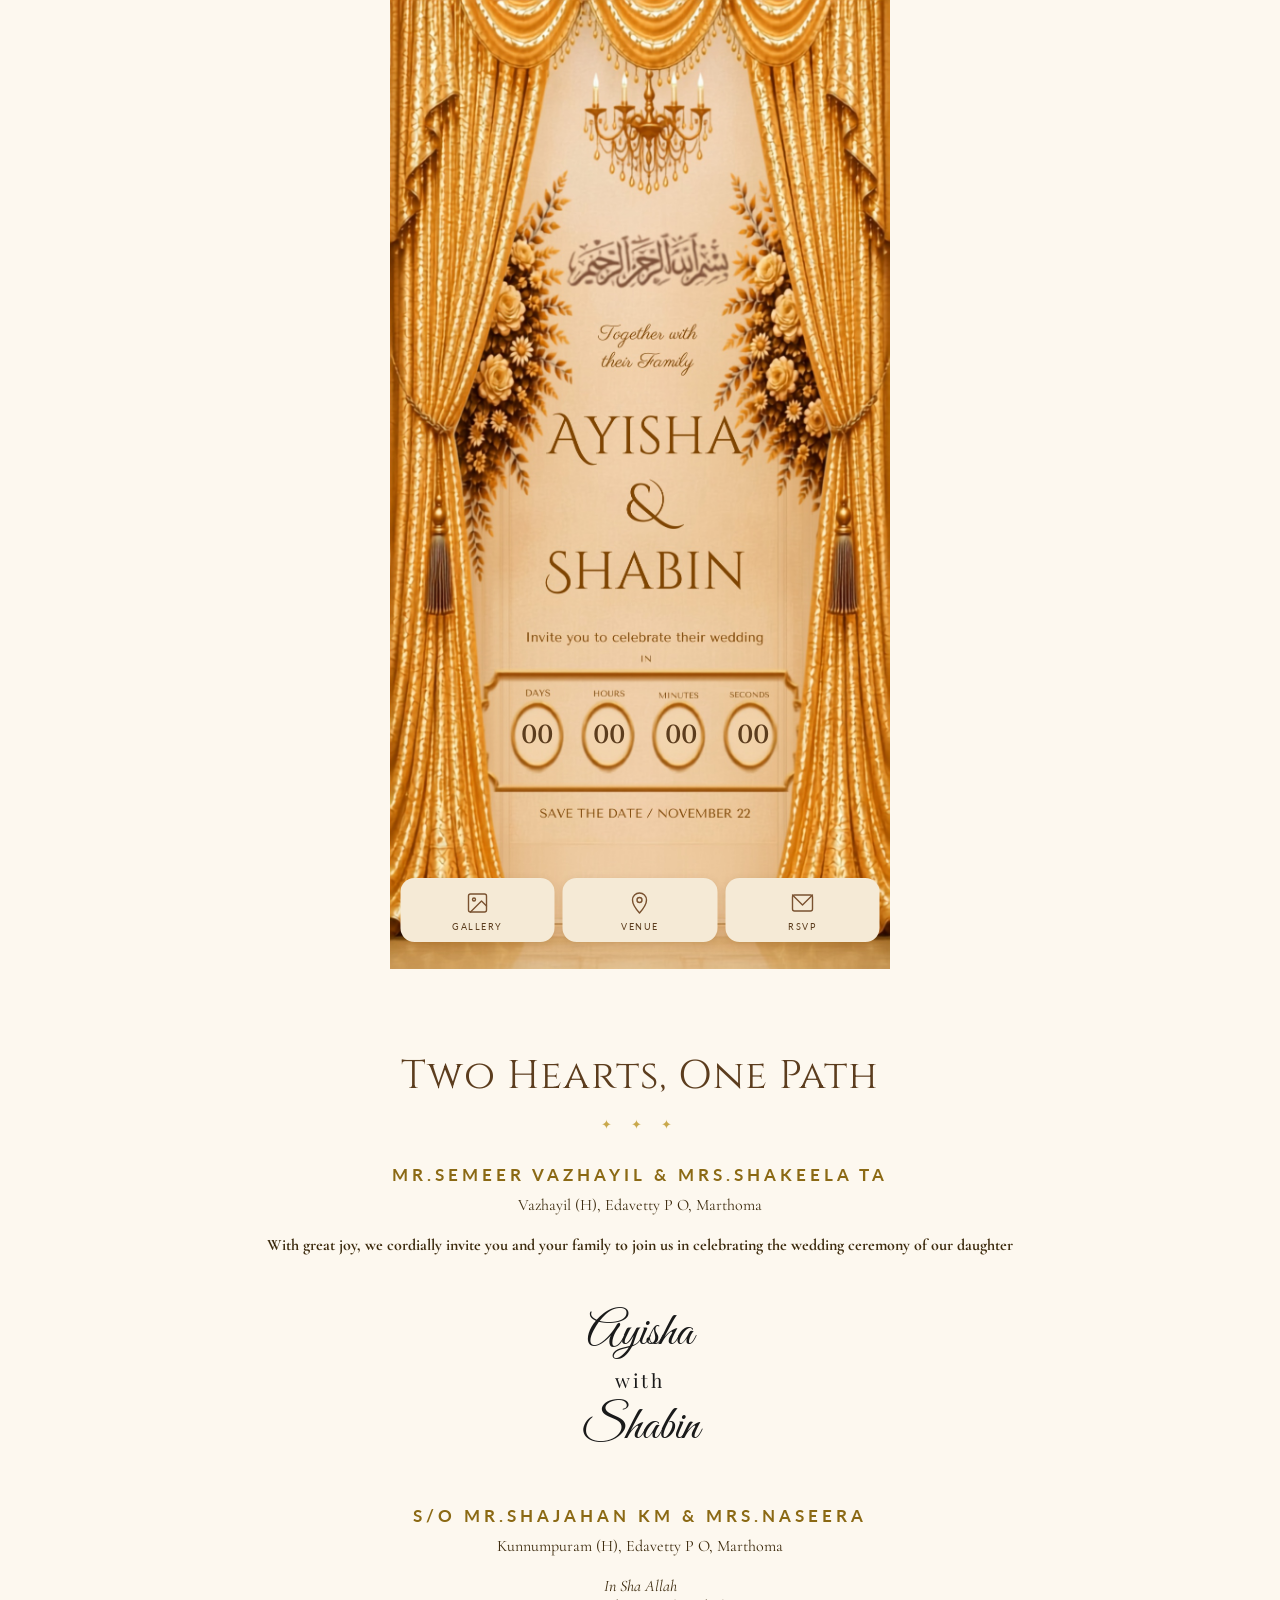
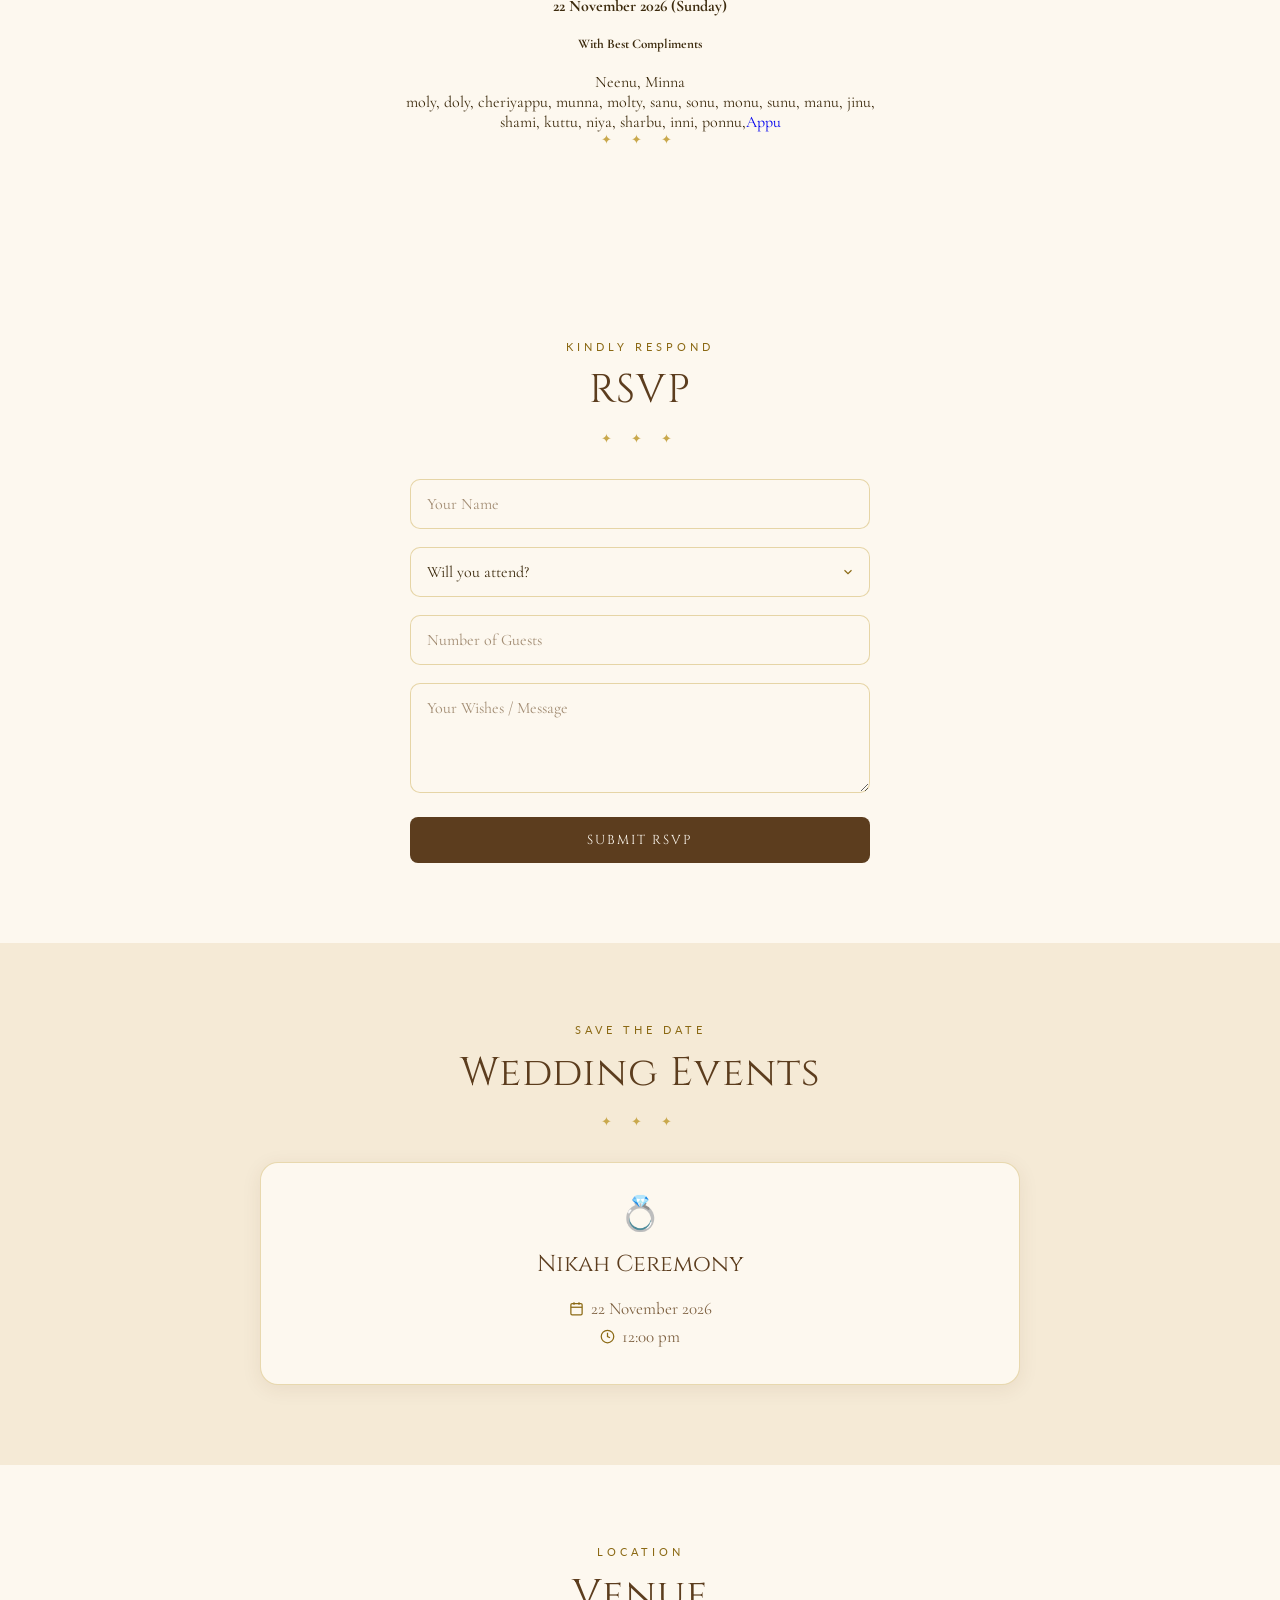
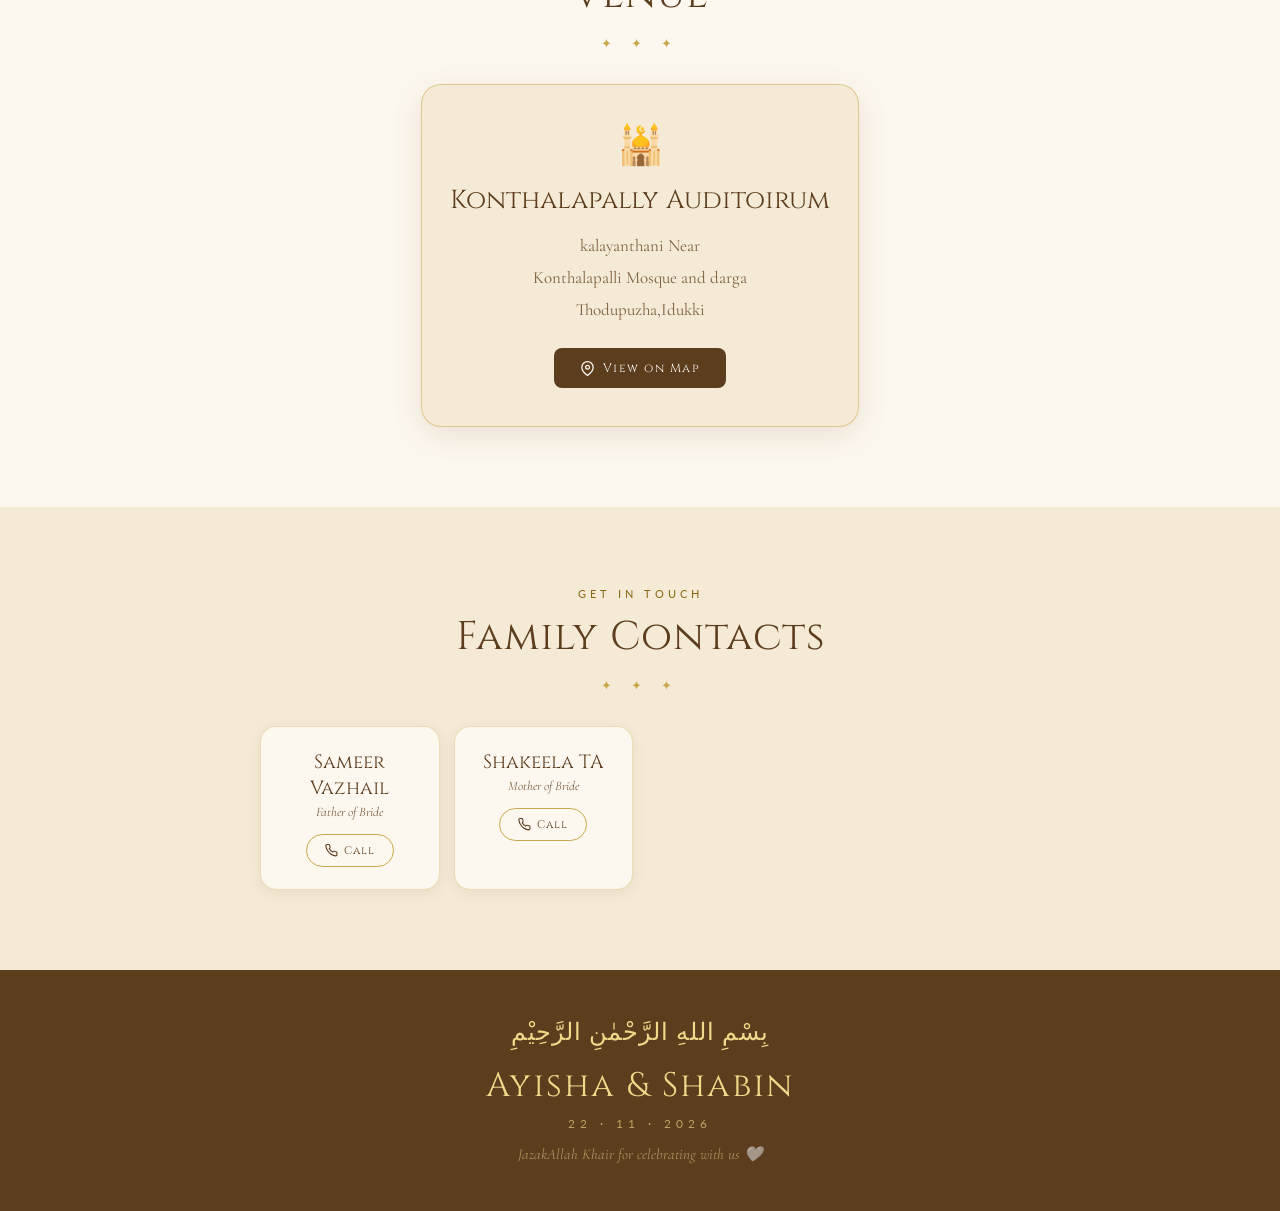
==== index.html @ d2913061 "Add files via upload" ====
<!DOCTYPE html>
<html lang="en">
<head>
<meta charset="UTF-8">
<meta name="viewport" content="width=device-width, initial-scale=1.0">
<title>Ayisha & Shabin — Wedding Invitation</title>
<link href="https://fonts.googleapis.com/css2?family=Cormorant+Garamond:ital,wght@0,300;0,400;0,600;1,300;1,400&family=Cinzel:wght@400;600&family=Lato:wght@300;400&family=Great+Vibes&family=Playfair+Display&display=swap" rel="stylesheet">
<link rel="stylesheet" href="style.css">
</head>
<body>

<!-- ══════════════════ MAIN CONTENT ══════════════════ -->
<div id="main-content">

  <!-- HERO -->
  <section id="hero">
    <div class="invitation-wrap">
      <img src="wedding_invitation_1170x2532.jpg" class="invite-img" alt="Ayisha & Shabin Wedding Invitation">
      <div class="countdown-overlay">
        <div class="cd-block"><span id="days">00</span></div>
        <div class="cd-block"><span id="hours">00</span></div>
        <div class="cd-block"><span id="minutes">00</span></div>
        <div class="cd-block"><span id="seconds">00</span></div>
      </div>

      <!-- ACTION BUTTONS -->
      <div class="action-row">

        <a href="https://noufalrasak.github.io/GLARRY-/" class="action-btn">
          <div class="action-icon">
            <svg viewBox="0 0 24 24" fill="none" stroke="currentColor" stroke-width="1.4" stroke-linecap="round" stroke-linejoin="round">
              <rect x="3" y="3" width="18" height="18" rx="2"/>
              <circle cx="8.5" cy="8.5" r="1.5"/>
              <polyline points="21,15 16,10 5,21"/>
            </svg>
          </div>
          <span class="action-label">Gallery</span>
        </a>

        <a href="#venue" class="action-btn">
          <div class="action-icon">
            <svg viewBox="0 0 24 24" fill="none" stroke="currentColor" stroke-width="1.4" stroke-linecap="round" stroke-linejoin="round">
              <path d="M12 2C8.13 2 5 5.13 5 9c0 5.25 7 13 7 13s7-7.75 7-13c0-3.87-3.13-7-7-7z"/>
              <circle cx="12" cy="9" r="2.5"/>
            </svg>
          </div>
          <span class="action-label">Venue</span>
        </a>

        <a href="#RSVP" class="action-btn">
          <div class="action-icon">
            <svg viewBox="0 0 24 24" fill="none" stroke="currentColor" stroke-width="1.4" stroke-linecap="round" stroke-linejoin="round">
              <rect x="2" y="4" width="20" height="16" rx="2"/>
              <polyline points="2,4 12,14 22,4"/>
            </svg>
          </div>
          <span class="action-label">RSVP</span>
        </a>

      </div>
    </div>
  </section>

  <!-- OUR STORY -->
  <section id="story" class="section">
    <div class="section-inner">
      <h2 class="sec-title reveal">Two Hearts, One Path</h2>
      <div class="ornament reveal">✦ ✦ ✦</div>
      <p class="story-text reveal">
        <div class="eyebrow reveal"><H2>Mr.Semeer Vazhayil & Mrs.Shakeela TA</H2></div>
        Vazhayil (H), Edavetty P O, Marthoma <br><BR>
        
       <H4> With great joy, we cordially invite you and your family to join us
          in celebrating the wedding ceremony of our daughter</H4>

          <div class="wedding-names">
            <br><br>
            <div class="name">Ayisha</div>
            <div class="with-text">with</div>
            <div class="name">Shabin</div>
            <br><br>
          </div>

        <div class="eyebrow reveal"><H2>S/o Mr.Shajahan Km & Mrs.Naseera</H2></div>
        Kunnumpuram (H),  Edavetty P O, Marthoma <br><BR>
        
          <em>In Sha Allah</em>
        
        <H4>22 November 2026 (Sunday)</H4>
        <BR>
          <H5>With Best Compliments</H5><BR>
            Neenu, Minna<BR> 
            moly, doly, cheriyappu, munna, molty, sanu, sonu, monu, sunu, manu, jinu,<BR>
            shami, kuttu, niya, sharbu, inni, ponnu,<a href="https://www.instagram.com/_noufalrasak?igsh=bWxsMG80cDNtejJp&utm_source=qr" class="my-name">Appu</a>
        <BR>
      <div class="ornament reveal">✦ ✦ ✦</div>
    </div>
  </section>

  <!-- RSVP -->
  <section id="RSVP" class="section">
    <div class="section-inner">
      <div class="eyebrow reveal">Kindly Respond</div>
      <h2 class="sec-title reveal">RSVP</h2>
      <div class="ornament reveal">✦ ✦ ✦</div>

      <form id="rsvpForm" class="rsvp-form reveal">

        <div class="rsvp-field">
          <input type="text" id="name" placeholder="Your Name" required>
        </div>

        <div class="rsvp-field">
          <select id="attendance" required>
            <option value="">Will you attend?</option>
            <option value="Yes">Yes, I'll be there</option>
            <option value="No">Sorry, can't make it</option>
          </select>
        </div>

        <div class="rsvp-field">
          <input type="number" id="guests" placeholder="Number of Guests" min="0">
        </div>

        <div class="rsvp-field">
          <textarea id="message" placeholder="Your Wishes / Message" rows="4"></textarea>
        </div>

        <button type="submit" class="rsvp-submit">Submit RSVP</button>

      </form>
    </div>
  </section>

  <!-- EVENT SCHEDULE -->
  <section id="events" class="section section-alt">
    <div class="section-inner">
      <div class="eyebrow reveal">Save the Date</div>
      <h2 class="sec-title reveal">Wedding Events</h2>
      <div class="ornament reveal">✦ ✦ ✦</div>
      <div class="events-grid">
        <div class="event-card reveal">
          <div class="event-icon">💍</div>
          <h3>Nikah Ceremony</h3>
          <div class="event-detail">
            <svg width="15" height="15" viewBox="0 0 24 24" fill="none" stroke="currentColor" stroke-width="2">
              <rect x="3" y="4" width="18" height="18" rx="2"/>
              <line x1="16" y1="2" x2="16" y2="6"/>
              <line x1="8"  y1="2" x2="8"  y2="6"/>
              <line x1="3"  y1="10" x2="21" y2="10"/>
            </svg>
            22 November 2026
          </div>
          <div class="event-detail">
            <svg width="15" height="15" viewBox="0 0 24 24" fill="none" stroke="currentColor" stroke-width="2">
              <circle cx="12" cy="12" r="10"/>
              <polyline points="12 6 12 12 16 14"/>
            </svg>
            12:00 pm
          </div>
        </div>
      </div>
    </div>
  </section>

  <!-- VENUE -->
  <section id="venue" class="section">
    <div class="section-inner">
      <div class="eyebrow reveal">Location</div>
      <h2 class="sec-title reveal">Venue</h2>
      <div class="ornament reveal">✦ ✦ ✦</div>
      <div class="venue-card reveal">
        <div class="venue-icon">🕌</div>
        <h3 class="venue-name">Konthalapally Auditoirum</h3>
        <p class="venue-address">kalayanthani Near<br>Konthalapalli Mosque and darga<br>Thodupuzha,Idukki</p>
        <a href="https://maps.app.goo.gl/k5tnFtj8jiW1MxmHA?g_st=ic" target="_blank" rel="noopener" class="map-btn">
          <svg width="15" height="15" viewBox="0 0 24 24" fill="none" stroke="currentColor" stroke-width="2">
            <path d="M21 10c0 7-9 13-9 13s-9-6-9-13a9 9 0 0 1 18 0z"/>
            <circle cx="12" cy="10" r="3"/>
          </svg>
          View on Map
        </a>
      </div>
    </div>
  </section>

  <!-- FAMILY CONTACTS -->
  <section id="contacts" class="section section-alt">
    <div class="section-inner">
      <div class="eyebrow reveal">Get in Touch</div>
      <h2 class="sec-title reveal">Family Contacts</h2>
      <div class="ornament reveal">✦ ✦ ✦</div>
      <div class="contacts-grid">
        <div class="contact-card reveal">
          <div class="contact-name">Sameer Vazhail</div>
          <div class="contact-role">Father of Bride</div>
          <a href="tel:+919961743230" class="contact-call">
            <svg width="13" height="13" viewBox="0 0 24 24" fill="none" stroke="currentColor" stroke-width="2">
              <path d="M22 16.92v3a2 2 0 0 1-2.18 2 19.79 19.79 0 0 1-8.63-3.07A19.5 19.5 0 0 1 4.69 12 19.79 19.79 0 0 1 1.61 3.41 2 2 0 0 1 3.59 1h3a2 2 0 0 1 2 1.72c.127.96.361 1.903.7 2.81a2 2 0 0 1-.45 2.11L7.91 8.56a16 16 0 0 0 6.29 6.29l.92-.92a2 2 0 0 1 2.11-.45c.907.339 1.85.573 2.81.7A2 2 0 0 1 22 16.92z"/>
            </svg>
            Call
          </a>
        </div>
        <div class="contact-card reveal">
          <div class="contact-name">Shakeela TA</div>
          <div class="contact-role">Mother of Bride</div>
          <a href="tel:+919061145278" class="contact-call">
            <svg width="13" height="13" viewBox="0 0 24 24" fill="none" stroke="currentColor" stroke-width="2">
              <path d="M22 16.92v3a2 2 0 0 1-2.18 2 19.79 19.79 0 0 1-8.63-3.07A19.5 19.5 0 0 1 4.69 12 19.79 19.79 0 0 1 1.61 3.41 2 2 0 0 1 3.59 1h3a2 2 0 0 1 2 1.72c.127.96.361 1.903.7 2.81a2 2 0 0 1-.45 2.11L7.91 8.56a16 16 0 0 0 6.29 6.29l.92-.92a2 2 0 0 1 2.11-.45c.907.339 1.85.573 2.81.7A2 2 0 0 1 22 16.92z"/>
            </svg>
            Call
          </a>
        </div>
      </div>
    </div>
  </section>

  <!-- FOOTER -->
  <footer class="site-footer">
    <div class="footer-bismillah">بِسْمِ اللهِ الرَّحْمٰنِ الرَّحِيْمِ</div>
    <p class="footer-names">Ayisha &amp; Shabin</p>
    <p class="footer-date">22 · 11 · 2026</p>
    <p class="footer-dua">JazakAllah Khair for celebrating with us 🤍</p>
  </footer>

</div><!-- /main-content -->

<script>
/* ── INIT ── */
window.addEventListener('load', () => {
  startCountdown();
  initReveal();
});

/* ── COUNTDOWN ── */
function startCountdown() {
  const target = new Date('2026-11-22T09:00:00');
  function tick() {
    const diff = target - new Date();
    if (diff <= 0) {
      ['days','hours','minutes','seconds'].forEach(id => document.getElementById(id).textContent = '00');
      return;
    }
    document.getElementById('days').textContent    = String(Math.floor(diff / 86400000)).padStart(2,'0');
    document.getElementById('hours').textContent   = String(Math.floor(diff % 86400000 / 3600000)).padStart(2,'0');
    document.getElementById('minutes').textContent = String(Math.floor(diff % 3600000 / 60000)).padStart(2,'0');
    document.getElementById('seconds').textContent = String(Math.floor(diff % 60000 / 1000)).padStart(2,'0');
  }
  tick();
  setInterval(tick, 1000);
}

/* ── SCROLL REVEAL ── */
function initReveal() {
  const els = document.querySelectorAll('.reveal');
  const obs = new IntersectionObserver(entries => {
    entries.forEach(e => {
      if (e.isIntersecting) { e.target.classList.add('visible'); obs.unobserve(e.target); }
    });
  }, { threshold: .12 });
  els.forEach((el, i) => { el.style.transitionDelay = (i % 4) * 70 + 'ms'; obs.observe(el); });
}
</script>

<script>
  document.getElementById("rsvpForm").addEventListener("submit", function(e) {
  
    e.preventDefault();
  
    const data = {
      Name: document.getElementById("name").value,
      Attendance: document.getElementById("attendance").value,
      Guests: document.getElementById("guests").value,
      Message: document.getElementById("message").value
    };
  
    fetch("https://script.google.com/macros/s/AKfycbwhU0ckuMvTb20TwBBcQeX-Z36H2l96LHCP2pDjFn-O2RuJ5tDS61U9KHpIK06jsH5q/exec", {
      method: "POST",
      mode: "no-cors",
      body: JSON.stringify(data)
    });
  
    alert("RSVP Submitted Successfully!");
    this.reset();
  
  });
  </script>

</body>
</html>
---- style.css ----
/* ═══════════════════════════════════════
   RESET & BASE
═══════════════════════════════════════ */
*, *::before, *::after { margin:0; padding:0; box-sizing:border-box; }
html { scroll-behavior:smooth; }

:root {
  --gold:        #c9a84c;
  --gold-dark:   #8b6914;
  --gold-light:  #f0d98a;
  --cream:       #fdf8ef;
  --parchment:   #f5ead6;
  --brown:       #5c3d1e;
  --brown-mid:   #7a5230;
  --text:        #3d2b0e;
  --text-muted:  #7d6040;
  --fd: 'Cinzel', Georgia, serif;
  --fb: 'Cormorant Garamond', Georgia, serif;
  --fs: 'Lato', Arial, sans-serif;
}

body {
  background: var(--cream);
  color: var(--text);
  font-family: var(--fb);
  overflow-x: hidden;
}

.hidden { display: none !important; }

/* ═══════════════════════════════════════
   HERO
═══════════════════════════════════════ */
#hero { width: 100%; background: var(--cream); }

.invitation-wrap {
  position: relative;
  width: 100%;
  max-width: 500px;
  margin: 0 auto;
}

.invite-img { width: 100%; height: auto; display: block; }

/* Countdown */
.countdown-overlay {
  position: absolute;
  top: 76%;
  left: 51%;
  transform: translate(-50%, -50%);
  display: flex;
  align-items: center;
  justify-content: space-around;
  width: 57.5%;
}
.cd-block {
  flex: 1;
  display: flex;
  flex-direction: column;
  align-items: center;
  justify-content: center;
}
.cd-block span {
  font-family: var(--fd);
  font-size: 23px;
  font-weight: 600;
  color: var(--brown);
  line-height: 1;
}
.cd-block label { display: none; }
.cd-sep         { display: none; }

/* ═══════════════════════════════════════
   ACTION BUTTONS
═══════════════════════════════════════ */
.action-row {
  position: absolute;
  bottom: 1.5%;
  left: 50%;
  transform: translateX(-50%);
  display: grid;
  grid-template-columns: repeat(3, 1fr);
  gap: 8px;
  width: 99%;
  padding: 10px 8px 12px;
  background: transparent;
}

.action-btn {
  display: flex;
  flex-direction: column;
  align-items: center;
  justify-content: center;
  gap: 6px;
  padding: 12px 8px 10px;
  background: var(--parchment);
  border: none;
  border-radius: 14px;
  text-decoration: none;
  color: var(--brown);
  cursor: pointer;
  box-shadow: 0 2px 8px rgba(90,50,5,0.12);
  transition: transform .2s, box-shadow .2s;
}
.action-btn:hover {
  transform: translateY(-2px);
  box-shadow: 0 6px 16px rgba(90,50,5,0.18);
}

.action-icon {
  width: 26px;
  height: 26px;
  display: flex;
  align-items: center;
  justify-content: center;
}
.action-icon svg {
  width: 24px;
  height: 24px;
  stroke: var(--brown-mid);
  fill: none;
  stroke-width: 1.4;
  stroke-linecap: round;
  stroke-linejoin: round;
}

.action-label {
  font-family: var(--fs);
  font-size: 8.5px;
  letter-spacing: 0.18em;
  text-transform: uppercase;
  color: var(--brown);
  font-weight: 400;
}

/* ═══════════════════════════════════════
   SECTIONS
═══════════════════════════════════════ */
.section { padding: 60px 20px; }
.section-alt { background: var(--parchment); }
.section-inner { max-width: 760px; margin: 0 auto; text-align: center; }

.eyebrow {
  font-family: var(--fs);
  font-size: 11px;
  letter-spacing: 4px;
  text-transform: uppercase;
  color: var(--gold-dark);
  margin-bottom: 10px;
}
.sec-title {
  font-family: var(--fd);
  font-size: clamp(24px, 5.5vw, 40px);
  font-weight: 400;
  color: var(--brown);
  letter-spacing: 1px;
  margin-bottom: 14px;
}
.ornament {
  color: var(--gold);
  font-size: 13px;
  letter-spacing: 8px;
  margin-bottom: 32px;
}

/* ═══════════════════════════════════════
   OUR STORY
═══════════════════════════════════════ */
.story-text {
  font-size: clamp(16px, 2.8vw, 19px);
  line-height: 2;
  color: var(--text-muted);
  max-width: 640px;
  margin: 0 auto;
  font-weight: 300;
}
.story-text em {
  font-style: italic;
  color: var(--brown-mid);
  font-weight: 400;
}

.wedding-names {
  text-align: center;
  line-height: 1.4;
}
.name {
  font-family: 'Great Vibes', cursive;
  font-size: 3em;
  color: #1a1a1a;
}
.with-text {
  font-family: 'Playfair Display', serif;
  font-size: 1.2em;
  letter-spacing: 0.15em;
  color: #1a1a1a;
}

.my-name {
  font-size: 1em;
  text-decoration: none;
  animation: colorshift 1.5s ease-in-out infinite alternate;
}

@keyframes colorshift {
  from {
    color: #000000;
  }
  to {
    color: #ffcd06;
  }
}

/* ═══════════════════════════════════════
   RSVP FORM
═══════════════════════════════════════ */
.rsvp-form {
  max-width: 460px;
  margin: 0 auto;
  display: flex;
  flex-direction: column;
  gap: 18px;
  text-align: left;
}

.rsvp-field {
  display: flex;
  flex-direction: column;
}

.rsvp-form input,
.rsvp-form select,
.rsvp-form textarea {
  width: 100%;
  padding: 14px 16px;
  background: var(--cream);
  border: 1.5px solid rgba(201,168,76,.45);
  border-radius: 10px;
  font-family: var(--fb);
  font-size: 16px;
  color: var(--text);
  outline: none;
  transition: border-color .25s, box-shadow .25s;
}

.rsvp-form select {
  appearance: none;
  -webkit-appearance: none;
  background-image: url("data:image/svg+xml;utf8,<svg xmlns='http://www.w3.org/2000/svg' width='14' height='14' viewBox='0 0 24 24' fill='none' stroke='%238b6914' stroke-width='2'><polyline points='6 9 12 15 18 9'/></svg>");
  background-repeat: no-repeat;
  background-position: right 14px center;
  cursor: pointer;
}

.rsvp-form textarea {
  resize: vertical;
  min-height: 90px;
  font-family: var(--fb);
}

.rsvp-form input::placeholder,
.rsvp-form textarea::placeholder {
  color: var(--text-muted);
  opacity: .7;
}

.rsvp-form input:focus,
.rsvp-form select:focus,
.rsvp-form textarea:focus {
  border-color: var(--gold);
  box-shadow: 0 0 0 3px rgba(201,168,76,.18);
}

.rsvp-submit {
  margin-top: 6px;
  padding: 14px 26px;
  background: var(--brown);
  color: var(--cream);
  border: none;
  border-radius: 8px;
  font-family: var(--fd);
  font-size: 13px;
  letter-spacing: 2px;
  text-transform: uppercase;
  cursor: pointer;
  transition: background .25s, transform .2s;
}
.rsvp-submit:hover {
  background: var(--brown-mid);
  transform: translateY(-2px);
}

/* ═══════════════════════════════════════
   EVENT SCHEDULE
═══════════════════════════════════════ */
.events-grid {
  display: grid;
  grid-template-columns: repeat(auto-fit, minmax(230px, 1fr));
  gap: 18px;
  margin-top: 6px;
}
.event-card {
  background: var(--cream);
  border: 1px solid rgba(201,168,76,.4);
  border-radius: 18px;
  padding: 30px 22px;
  box-shadow: 0 4px 20px rgba(90,50,5,.08);
  transition: transform .25s;
}
.event-card:hover { transform: translateY(-4px); }
.event-icon { font-size: 34px; margin-bottom: 14px; }
.event-card h3 {
  font-family: var(--fd);
  font-size: clamp(17px, 3.8vw, 23px);
  color: var(--brown);
  font-weight: 400;
  margin-bottom: 18px;
}
.event-detail {
  display: flex;
  align-items: center;
  justify-content: center;
  gap: 7px;
  font-family: var(--fb);
  font-size: clamp(14px, 2.8vw, 17px);
  color: var(--text-muted);
  margin: 7px 0;
}
.event-detail svg { color: var(--gold-dark); flex-shrink: 0; }

/* ═══════════════════════════════════════
   VENUE
═══════════════════════════════════════ */
.venue-card {
  background: var(--parchment);
  border: 1.5px solid rgba(201,168,76,.5);
  border-radius: 20px;
  padding: 38px 28px;
  display: inline-block;
  min-width: min(100%, 360px);
  box-shadow: 0 8px 32px rgba(90,50,5,.12);
}
.venue-icon { font-size: 38px; margin-bottom: 14px; }
.venue-name {
  font-family: var(--fd);
  font-size: clamp(19px, 4vw, 26px);
  color: var(--brown);
  font-weight: 400;
  margin-bottom: 12px;
}
.venue-address {
  font-family: var(--fb);
  font-size: clamp(14px, 2.8vw, 17px);
  color: var(--text-muted);
  line-height: 1.9;
  margin-bottom: 22px;
}
.map-btn {
  display: inline-flex;
  align-items: center;
  gap: 8px;
  padding: 12px 26px;
  background: var(--brown);
  color: var(--cream);
  text-decoration: none;
  border-radius: 8px;
  font-family: var(--fd);
  font-size: 12px;
  letter-spacing: 1.5px;
  transition: background .25s, transform .2s;
}
.map-btn:hover { background: var(--brown-mid); transform: translateY(-2px); }

/* ═══════════════════════════════════════
   FAMILY CONTACTS
═══════════════════════════════════════ */
.contacts-grid {
  display: grid;
  grid-template-columns: repeat(auto-fit, minmax(190px, 1fr));
  gap: 14px;
}
.contact-card {
  background: var(--cream);
  border: 1px solid rgba(201,168,76,.35);
  border-radius: 16px;
  padding: 22px 16px;
  text-align: center;
  box-shadow: 0 3px 14px rgba(90,50,5,.07);
  transition: transform .25s;
}
.contact-card:hover { transform: translateY(-3px); }
.contact-name {
  font-family: var(--fd);
  font-size: clamp(15px, 3.2vw, 19px);
  color: var(--brown);
  font-weight: 400;
  margin-bottom: 3px;
}
.contact-role {
  font-family: var(--fb);
  font-size: 13px;
  color: var(--text-muted);
  font-style: italic;
  margin-bottom: 14px;
}
.contact-call {
  display: inline-flex;
  align-items: center;
  gap: 6px;
  padding: 8px 18px;
  background: transparent;
  border: 1.5px solid var(--gold);
  color: var(--brown);
  border-radius: 40px;
  text-decoration: none;
  font-family: var(--fd);
  font-size: 11px;
  letter-spacing: 1px;
  transition: background .25s, color .25s;
}
.contact-call:hover { background: var(--gold); color: #fff; }

/* ═══════════════════════════════════════
   FOOTER
═══════════════════════════════════════ */
.site-footer {
  background: var(--brown);
  color: var(--cream);
  text-align: center;
  padding: 48px 20px;
}
.footer-bismillah {
  font-family: var(--fb);
  font-size: clamp(17px, 4.5vw, 24px);
  color: var(--gold-light);
  direction: rtl;
  margin-bottom: 16px;
  letter-spacing: 1px;
}
.footer-names {
  font-family: var(--fd);
  font-size: clamp(20px, 5.5vw, 34px);
  color: var(--gold-light);
  letter-spacing: 2px;
  margin-bottom: 7px;
}
.footer-date {
  font-family: var(--fs);
  font-size: 12px;
  letter-spacing: 5px;
  color: rgba(240,217,138,.65);
  margin-bottom: 14px;
}
.footer-dua {
  font-family: var(--fb);
  font-style: italic;
  font-size: 15px;
  color: rgba(240,217,138,.55);
}

/* ═══════════════════════════════════════
   SCROLL REVEAL
═══════════════════════════════════════ */
.reveal {
  opacity: 0;
  transform: translateY(28px);
  transition: opacity .7s ease, transform .7s ease;
}
.reveal.visible { opacity: 1; transform: none; }

/* ═══════════════════════════════════════
   RESPONSIVE
═══════════════════════════════════════ */
@media (min-width: 768px) {
  .section { padding: 80px 40px; }
  .contacts-grid { grid-template-columns: repeat(2, 1fr); }
  .cd-block span { font-size: 26px; }
}
@media (min-width: 1024px) {
  #hero { display: flex; flex-direction: column; align-items: center; }
  .contacts-grid { grid-template-columns: repeat(4, 1fr); }
}
@media (prefers-reduced-motion: reduce) {
  .reveal { transition: none; opacity: 1; transform: none; }
}
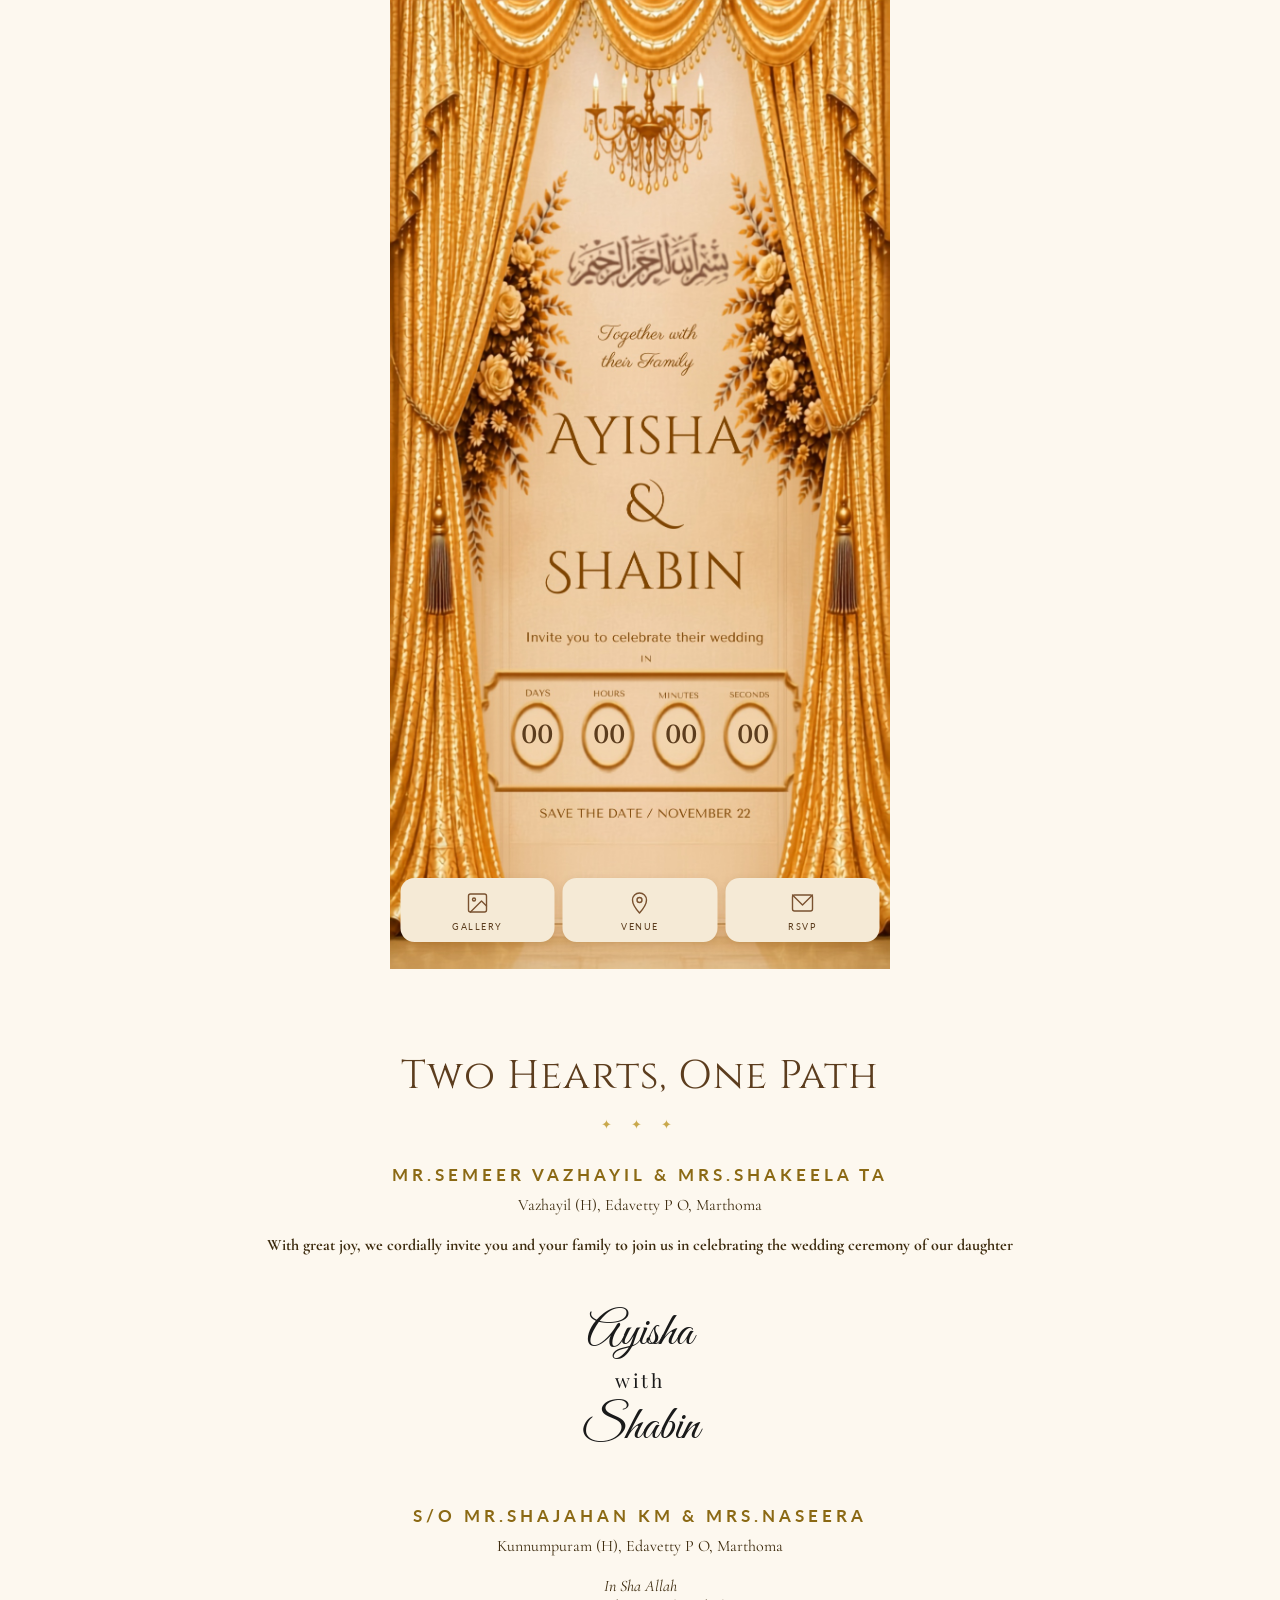
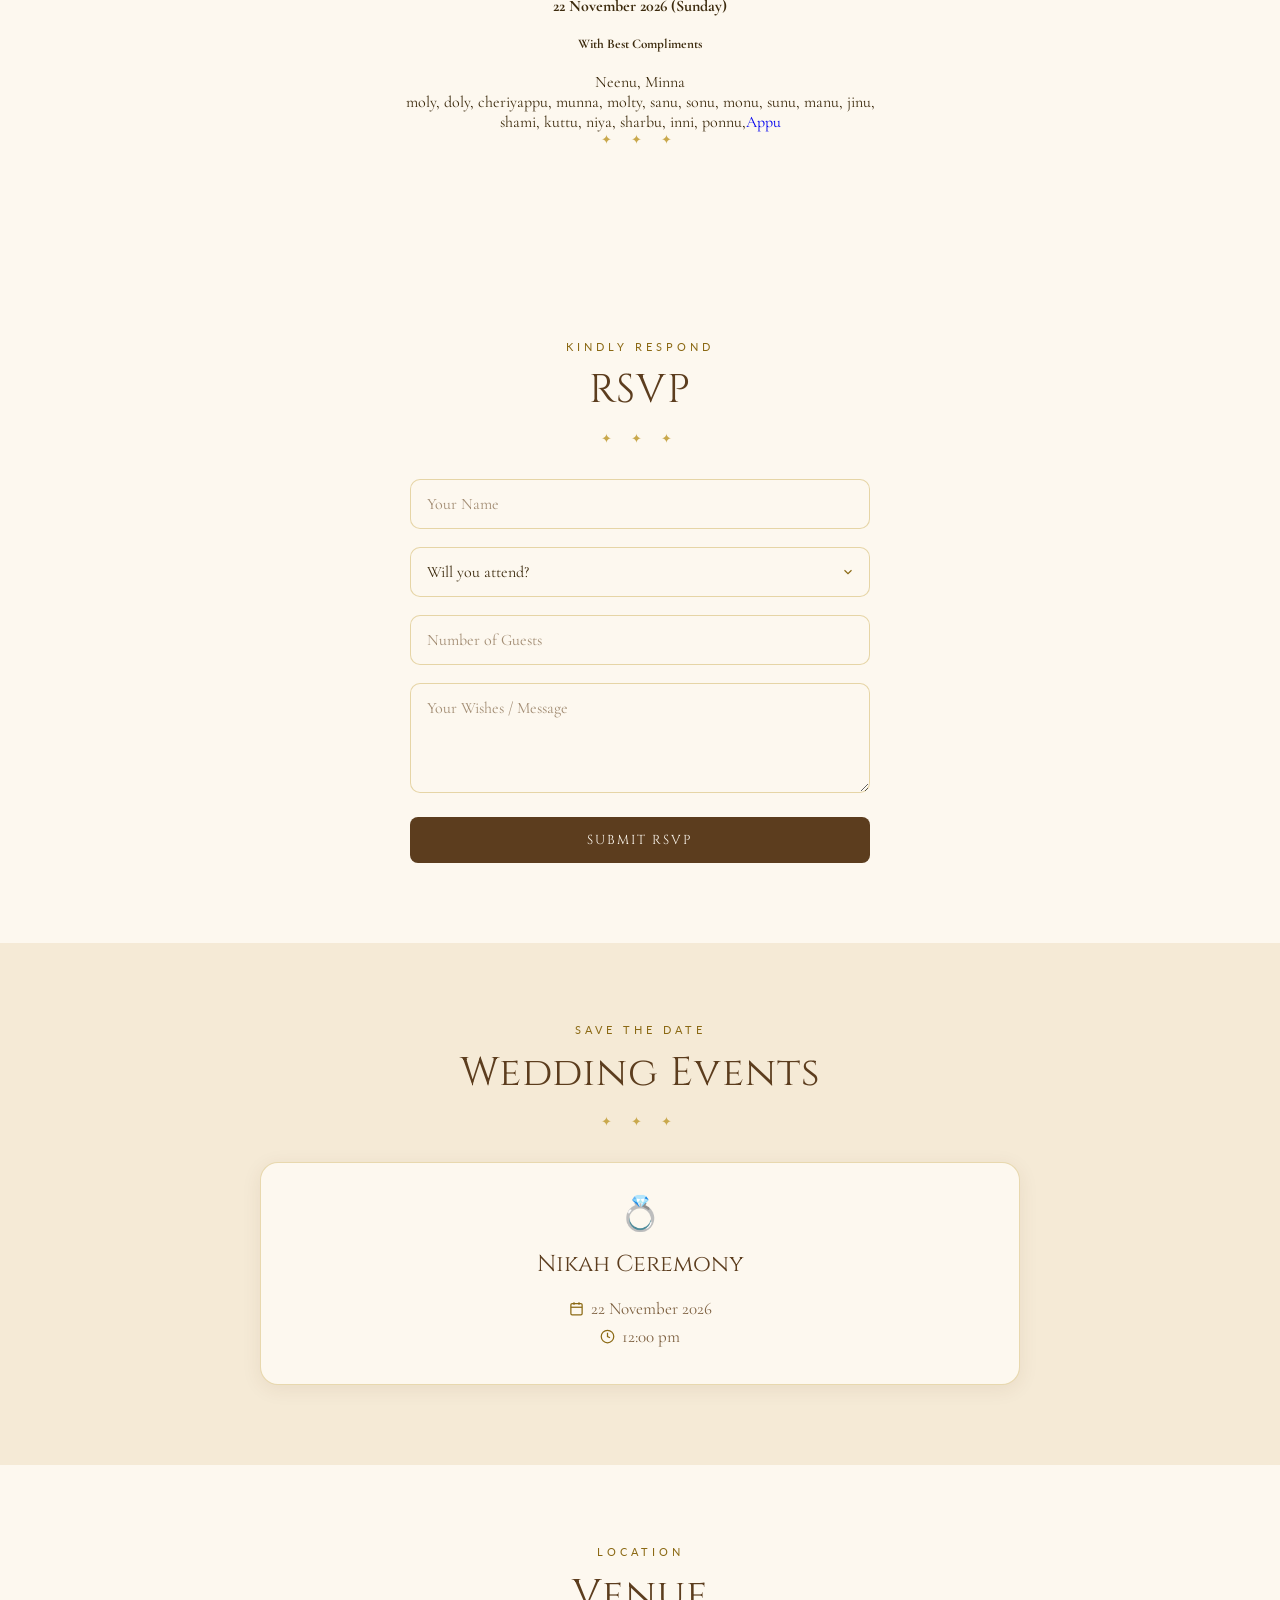
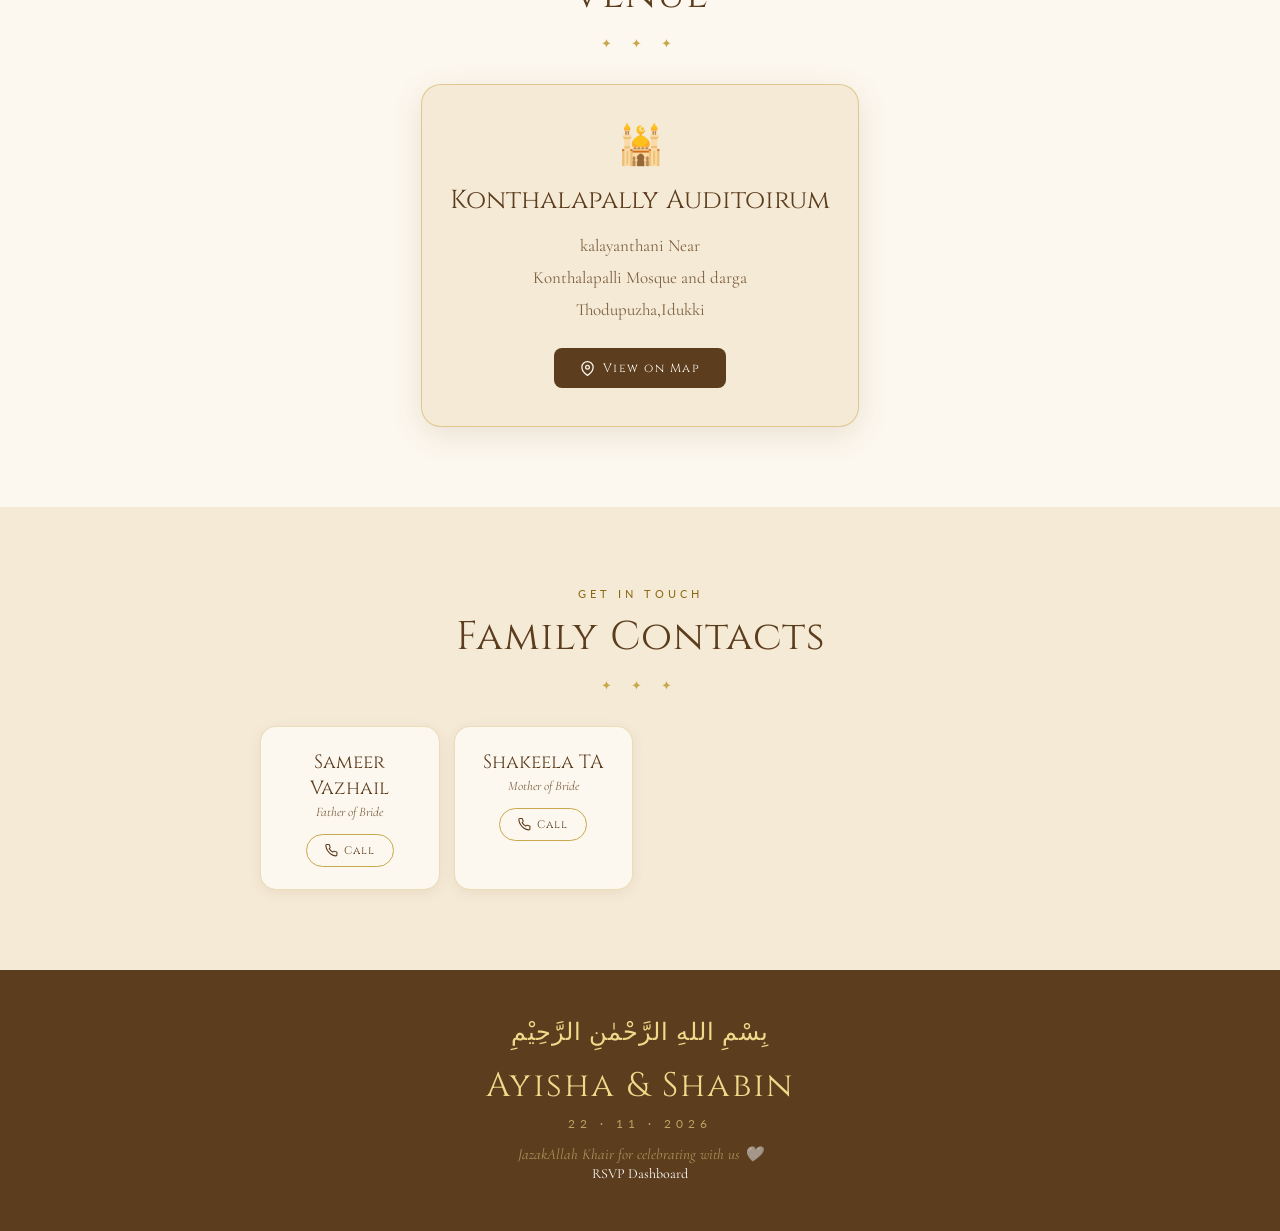
==== commit f8da0aa7: "Add files via upload" ====
--- a/index.html
+++ b/index.html
@@ -221,6 +221,9 @@
     <p class="footer-names">Ayisha &amp; Shabin</p>
     <p class="footer-date">22 · 11 · 2026</p>
     <p class="footer-dua">JazakAllah Khair for celebrating with us 🤍</p>
+    <p><a href="rsvp-dashboard.html" class="dashboard-link">
+      RSVP Dashboard
+    </a></p>
   </footer>
 
 </div><!-- /main-content -->
--- a/style.css
+++ b/style.css
@@ -458,6 +458,19 @@
   color: rgba(240,217,138,.55);
 }
 
+/*═══════════════════════════════════════
+   RSVP Dashboard Button 
+═══════════════════════════════════════*/
+.dashboard-link {
+  color: #fff;
+  text-decoration: none;
+  font-size: 14px;
+}
+
+.dashboard-link:hover {
+  text-decoration: underline;
+}
+
 /* ═══════════════════════════════════════
    SCROLL REVEAL
 ═══════════════════════════════════════ */
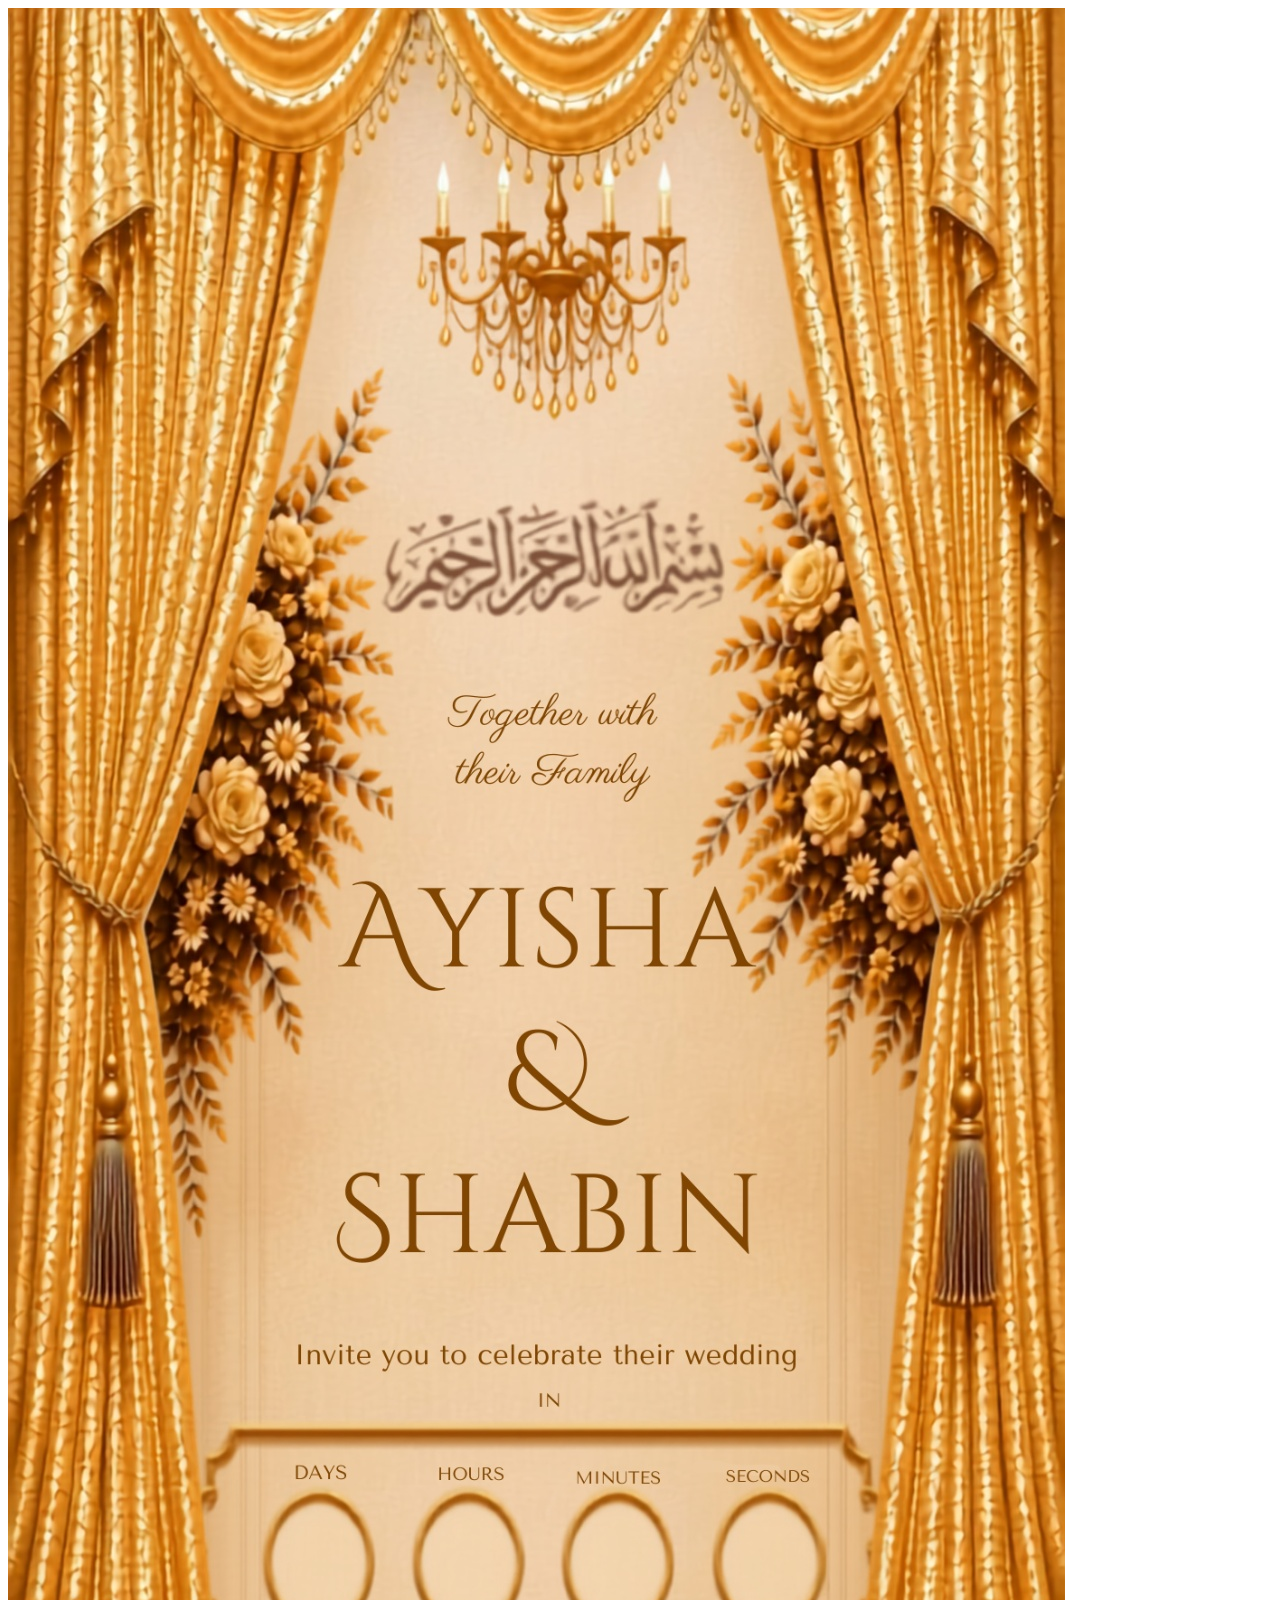
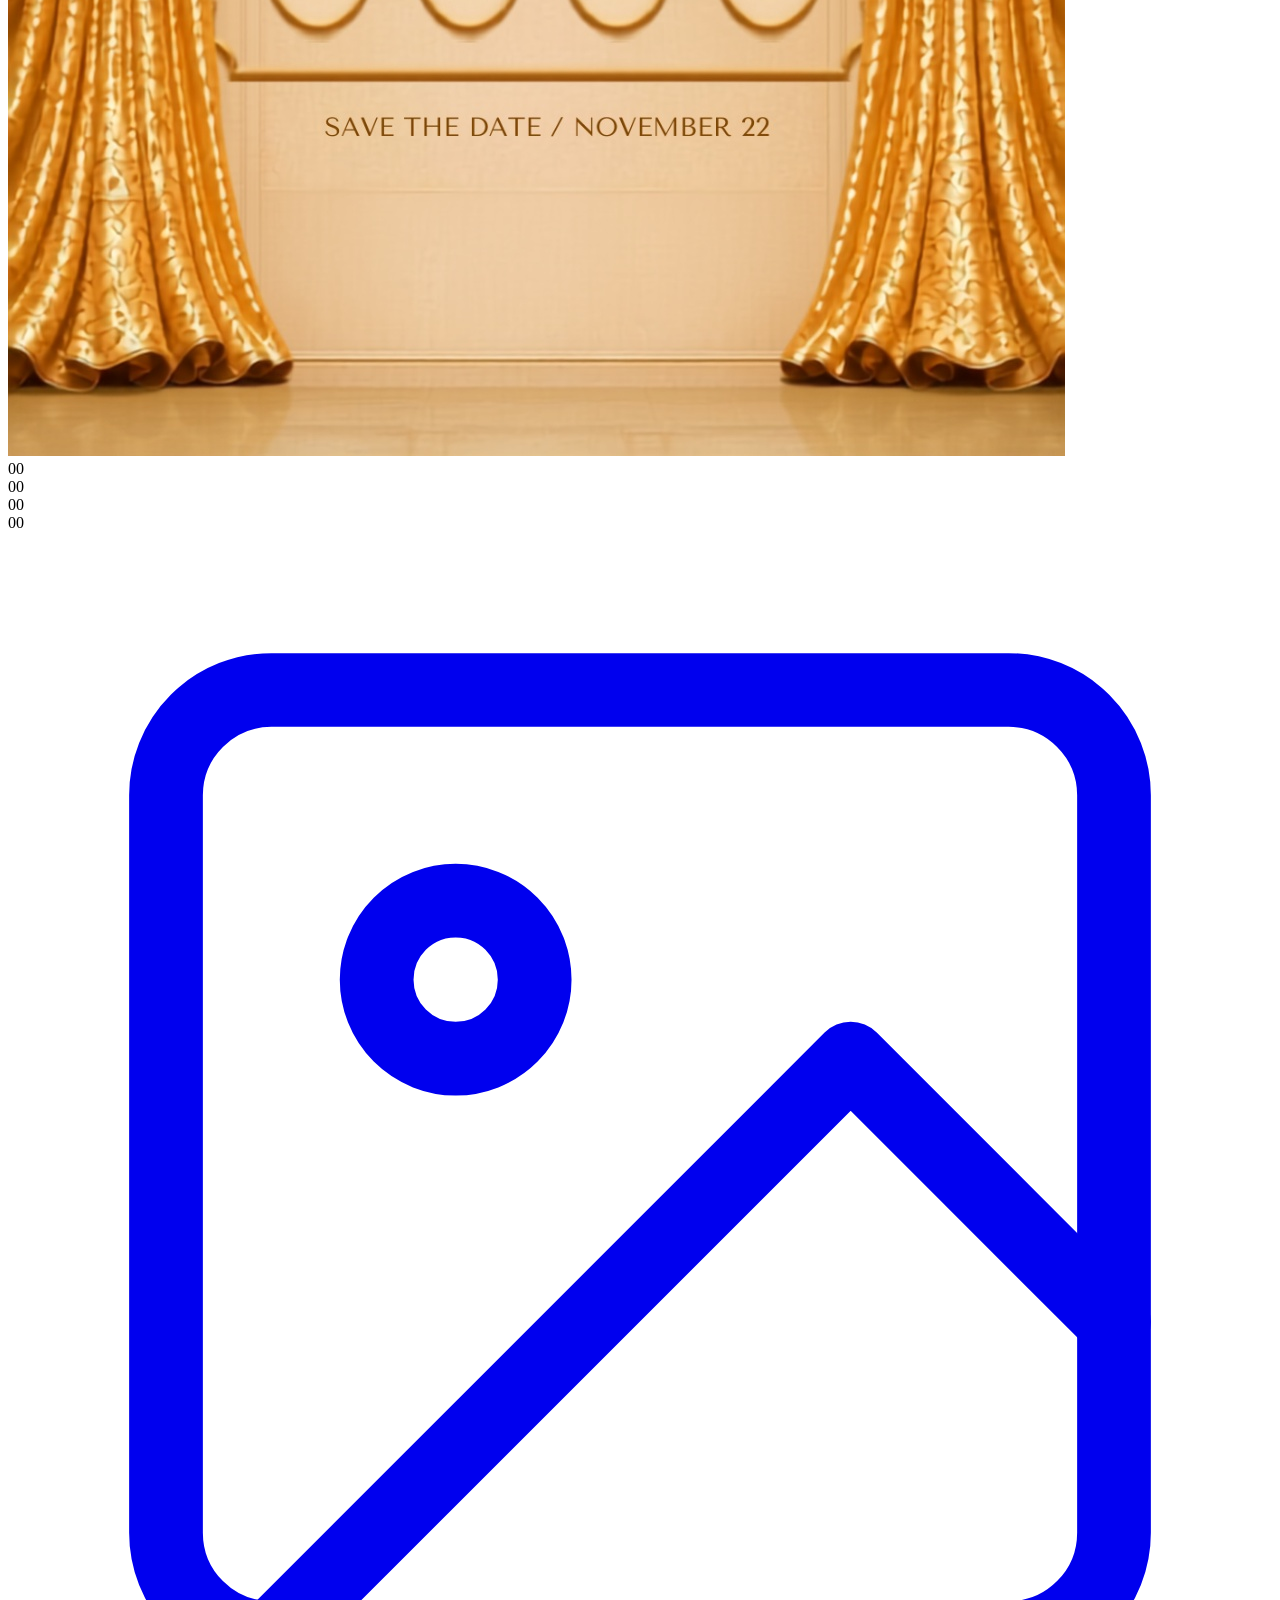
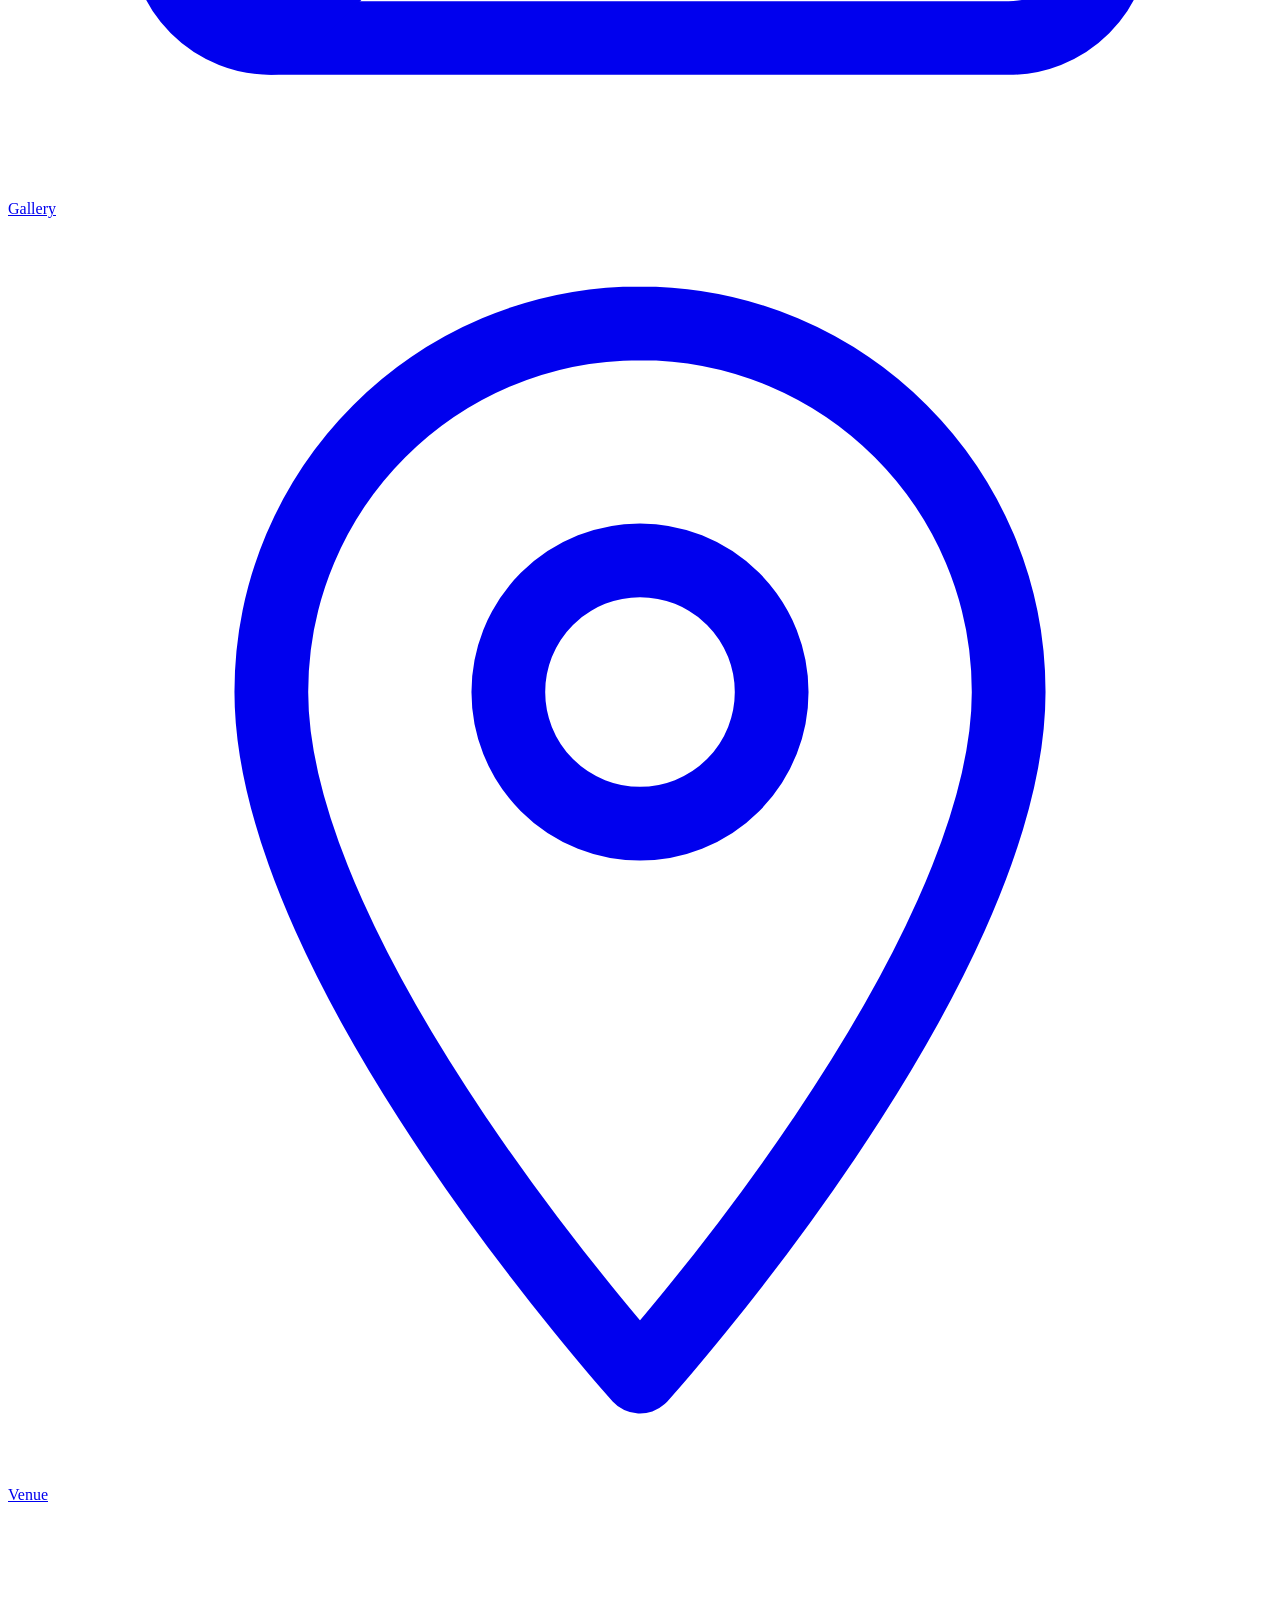
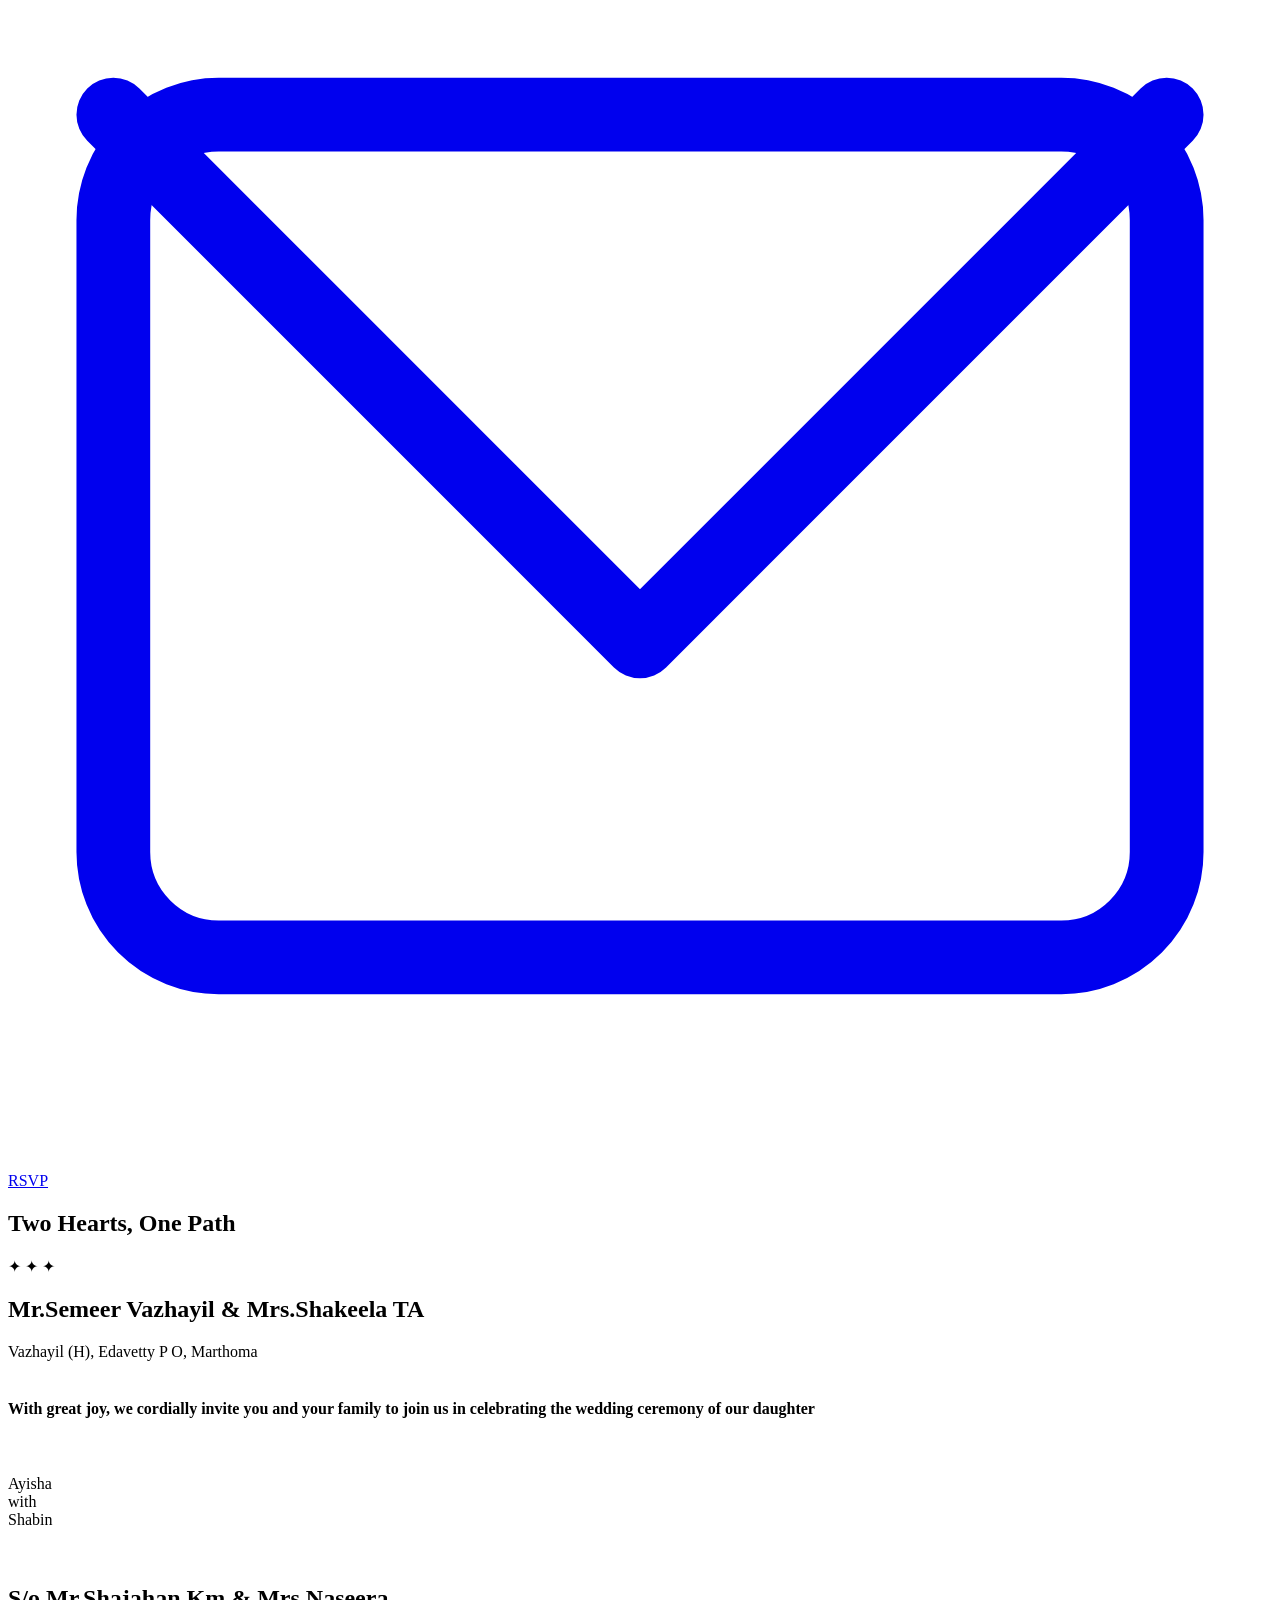
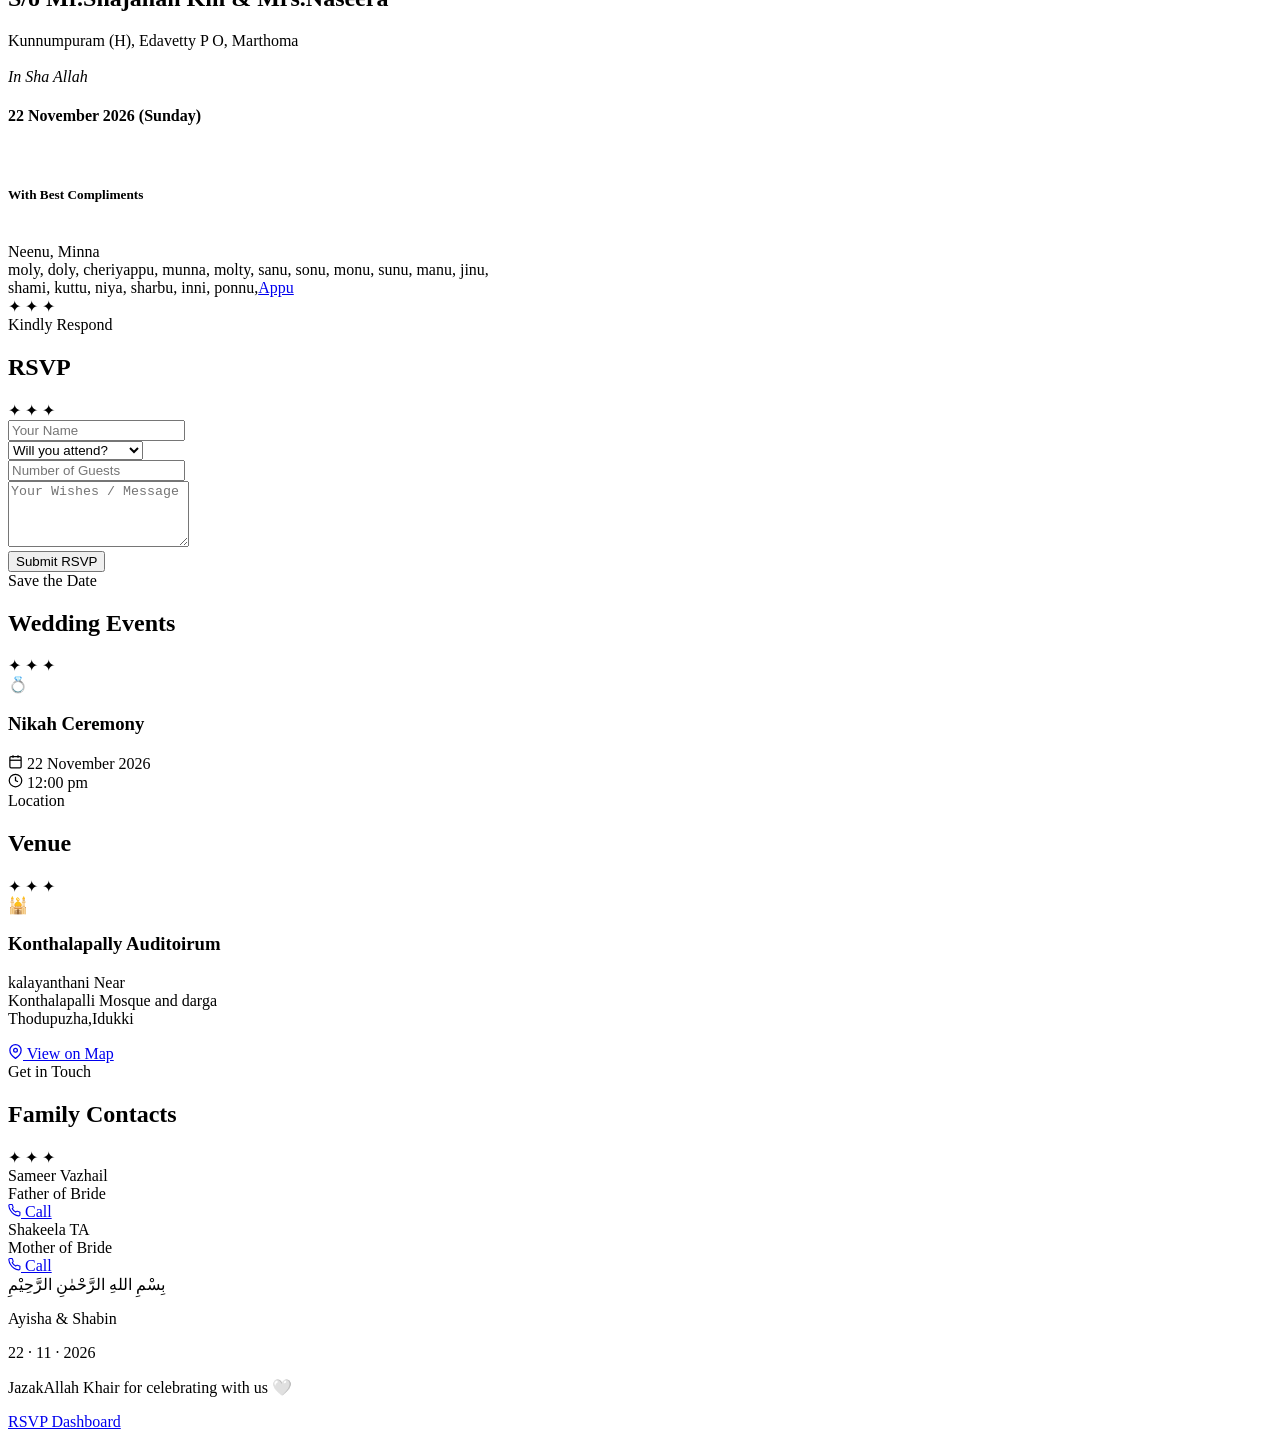
==== commit 4936657b: "Add files via upload" ====
(no text change in the page or its own stylesheets)
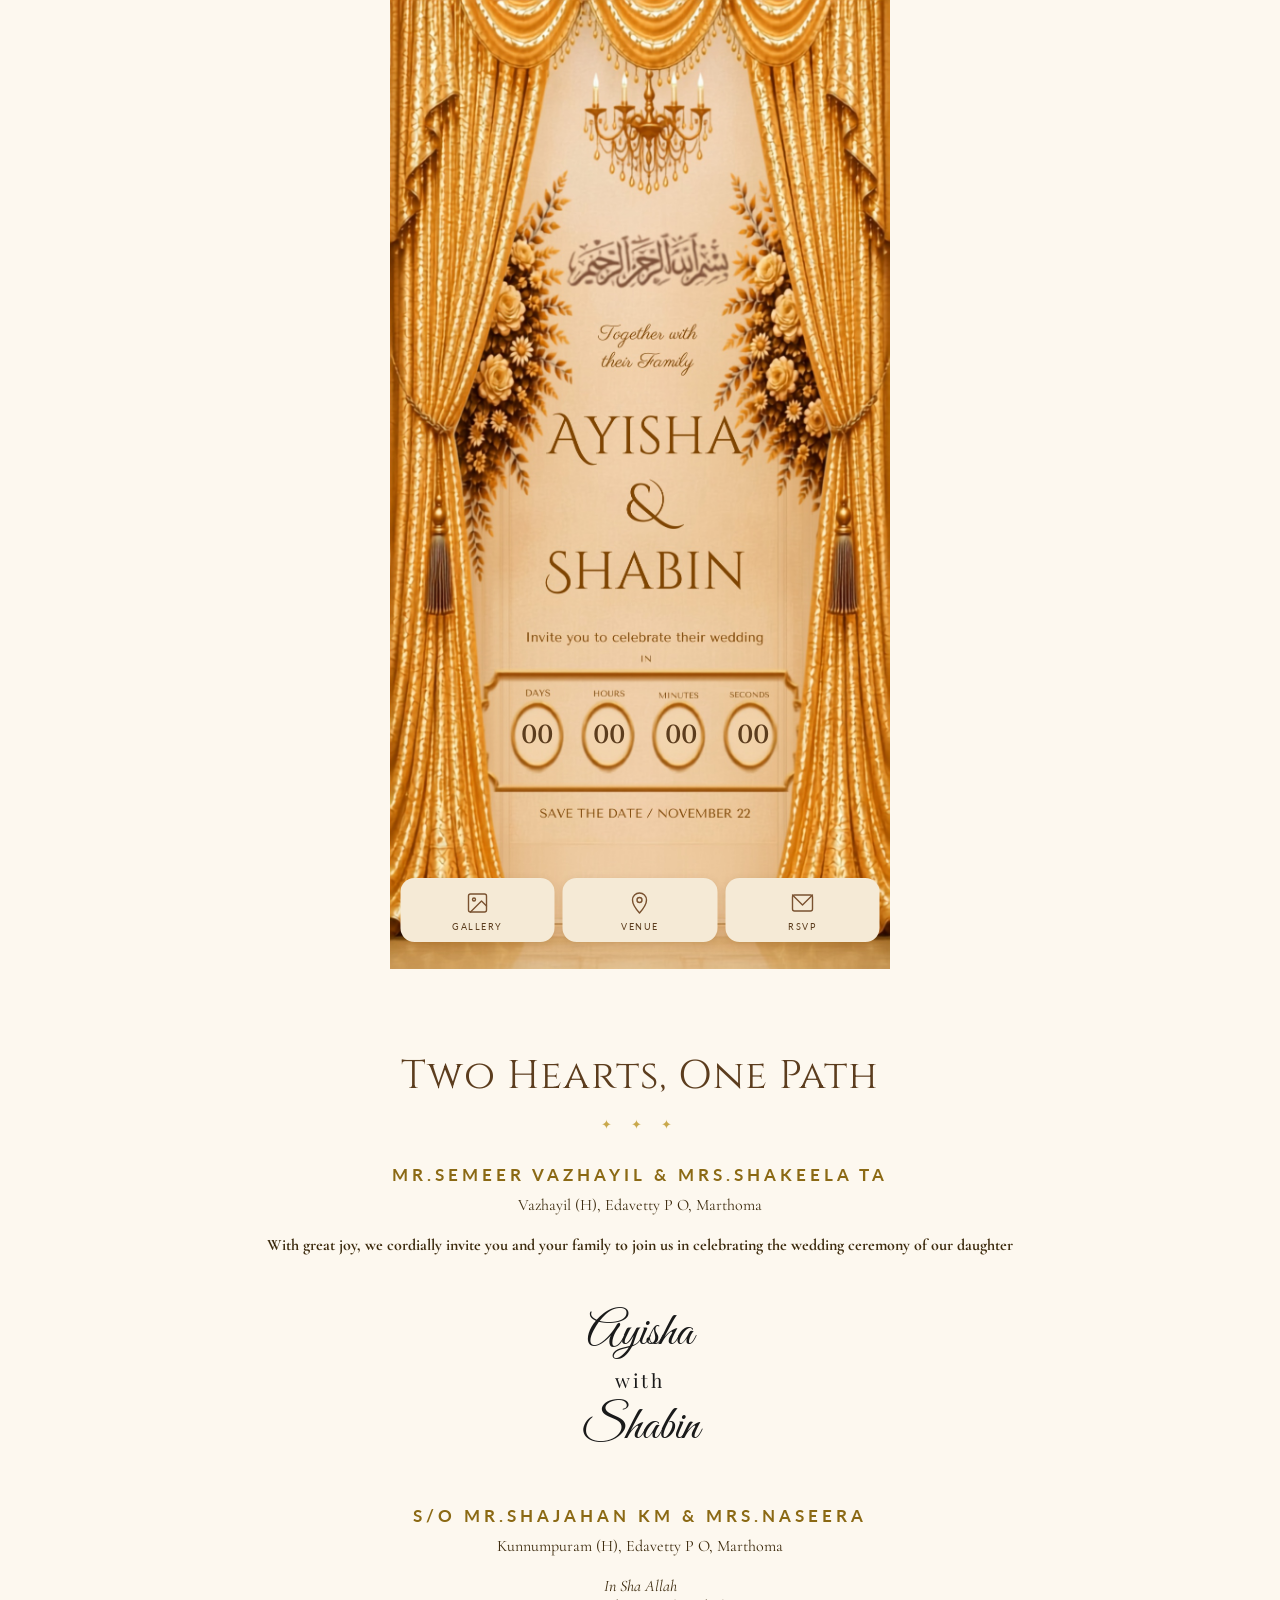
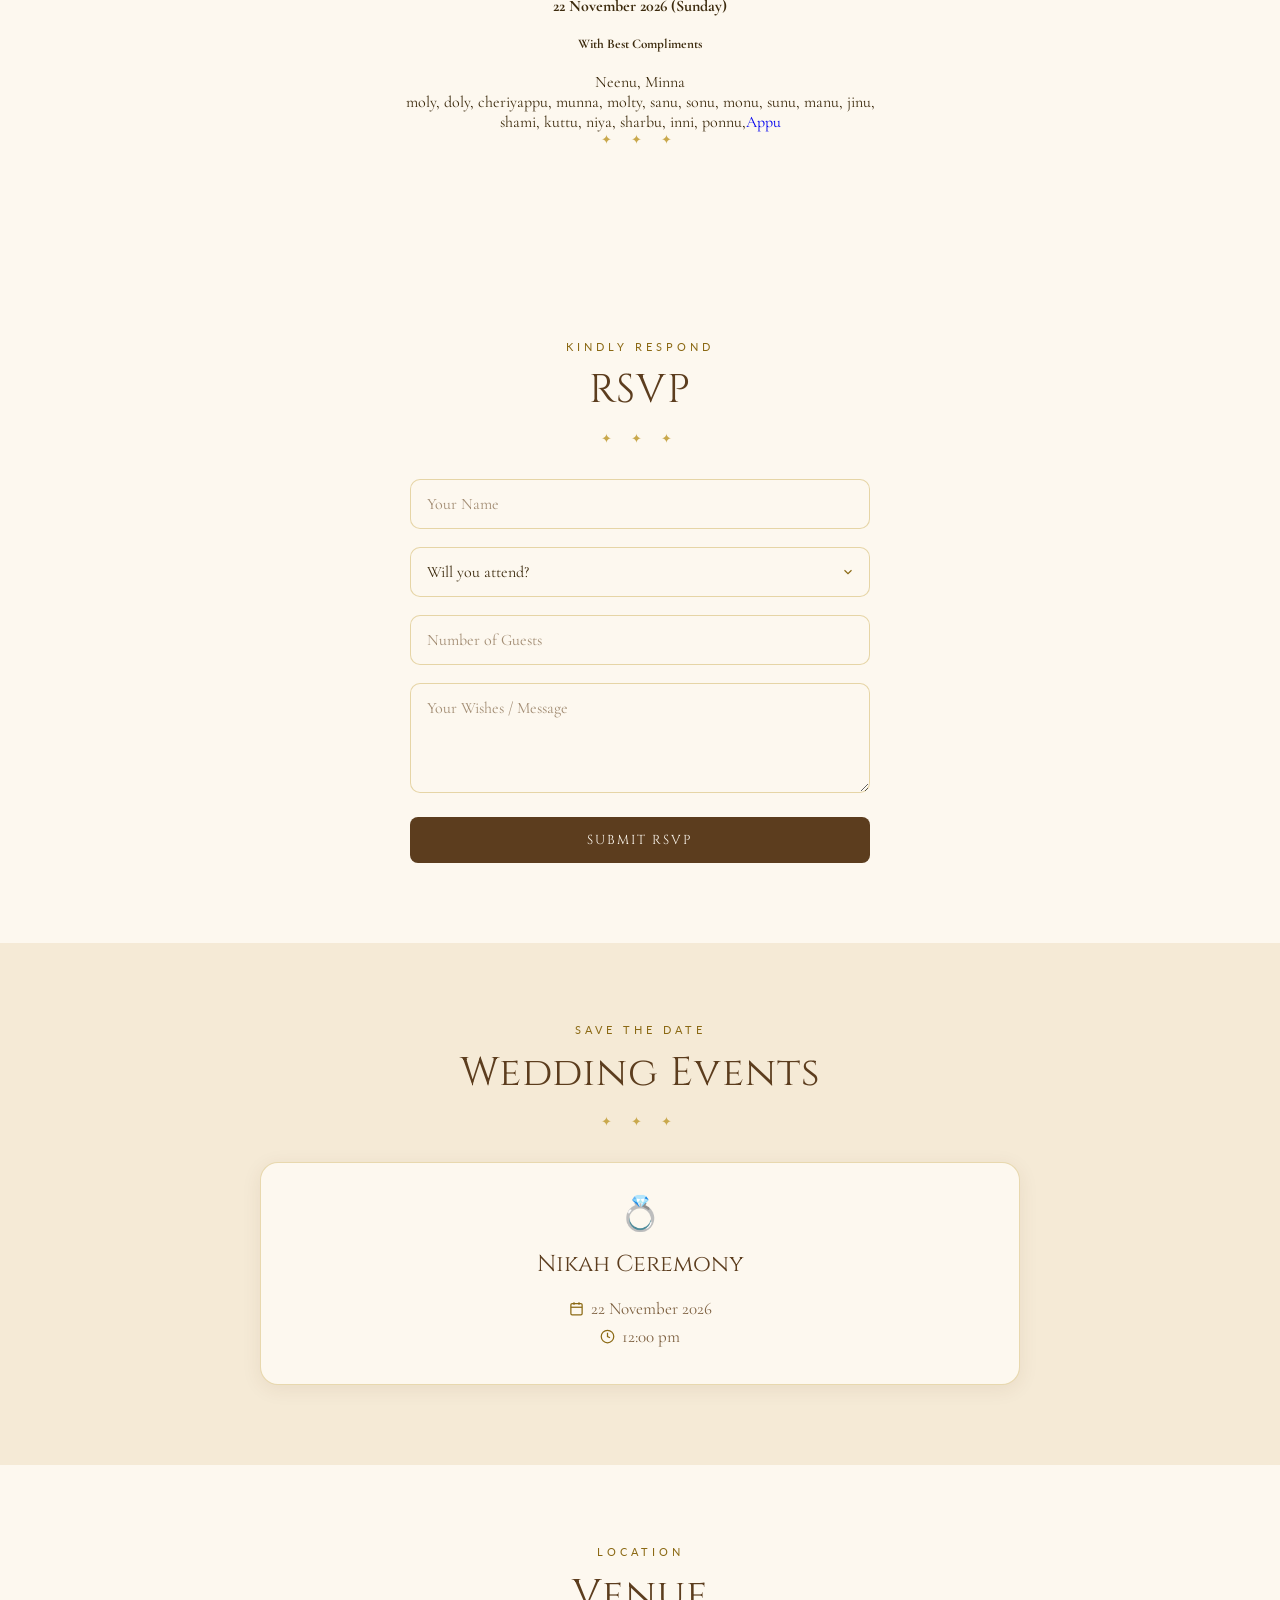
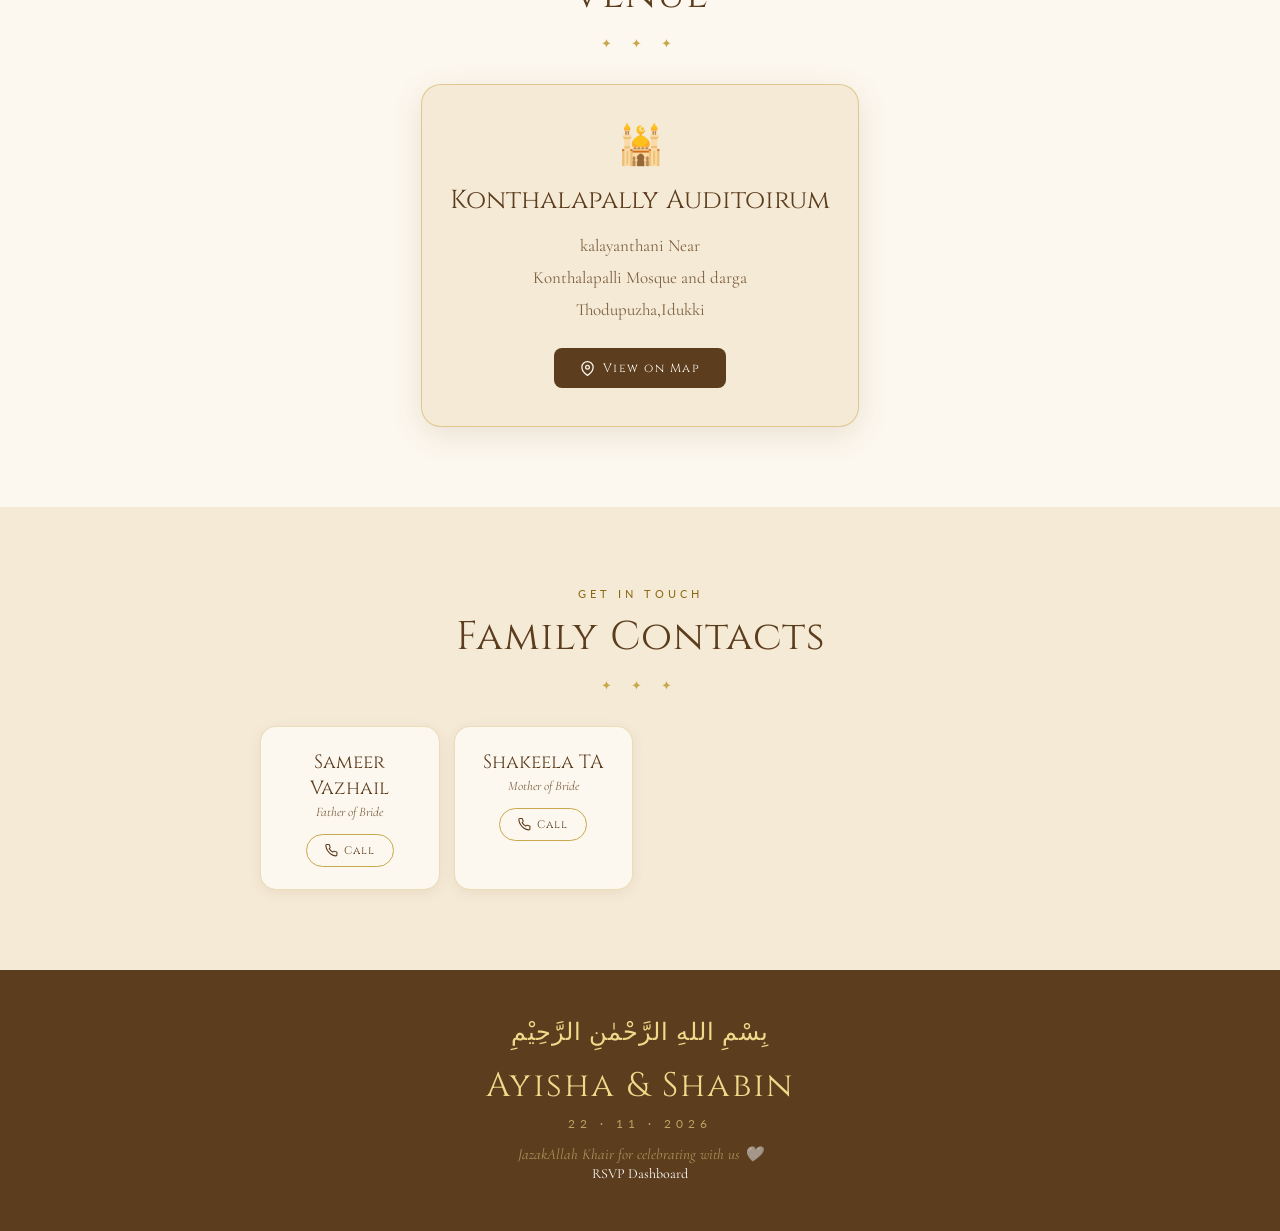
==== commit 76d42afb: "Update index.html" ====
--- a/index.html
+++ b/index.html
@@ -26,7 +26,7 @@
       <!-- ACTION BUTTONS -->
       <div class="action-row">
 
-        <a href="https://noufalrasak.github.io/GLARRY-/" class="action-btn">
+        <a href="gallary.html" class="action-btn">
           <div class="action-icon">
             <svg viewBox="0 0 24 24" fill="none" stroke="currentColor" stroke-width="1.4" stroke-linecap="round" stroke-linejoin="round">
               <rect x="3" y="3" width="18" height="18" rx="2"/>
--- a/style.css
+++ b/style.css
@@ -0,0 +1,498 @@
+/* ═══════════════════════════════════════
+   RESET & BASE
+═══════════════════════════════════════ */
+*, *::before, *::after { margin:0; padding:0; box-sizing:border-box; }
+html { scroll-behavior:smooth; }
+
+:root {
+  --gold:        #c9a84c;
+  --gold-dark:   #8b6914;
+  --gold-light:  #f0d98a;
+  --cream:       #fdf8ef;
+  --parchment:   #f5ead6;
+  --brown:       #5c3d1e;
+  --brown-mid:   #7a5230;
+  --text:        #3d2b0e;
+  --text-muted:  #7d6040;
+  --fd: 'Cinzel', Georgia, serif;
+  --fb: 'Cormorant Garamond', Georgia, serif;
+  --fs: 'Lato', Arial, sans-serif;
+}
+
+body {
+  background: var(--cream);
+  color: var(--text);
+  font-family: var(--fb);
+  overflow-x: hidden;
+}
+
+.hidden { display: none !important; }
+
+/* ═══════════════════════════════════════
+   HERO
+═══════════════════════════════════════ */
+#hero { width: 100%; background: var(--cream); }
+
+.invitation-wrap {
+  position: relative;
+  width: 100%;
+  max-width: 500px;
+  margin: 0 auto;
+}
+
+.invite-img { width: 100%; height: auto; display: block; }
+
+/* Countdown */
+.countdown-overlay {
+  position: absolute;
+  top: 76%;
+  left: 51%;
+  transform: translate(-50%, -50%);
+  display: flex;
+  align-items: center;
+  justify-content: space-around;
+  width: 57.5%;
+}
+.cd-block {
+  flex: 1;
+  display: flex;
+  flex-direction: column;
+  align-items: center;
+  justify-content: center;
+}
+.cd-block span {
+  font-family: var(--fd);
+  font-size: 23px;
+  font-weight: 600;
+  color: var(--brown);
+  line-height: 1;
+}
+.cd-block label { display: none; }
+.cd-sep         { display: none; }
+
+/* ═══════════════════════════════════════
+   ACTION BUTTONS
+═══════════════════════════════════════ */
+.action-row {
+  position: absolute;
+  bottom: 1.5%;
+  left: 50%;
+  transform: translateX(-50%);
+  display: grid;
+  grid-template-columns: repeat(3, 1fr);
+  gap: 8px;
+  width: 99%;
+  padding: 10px 8px 12px;
+  background: transparent;
+}
+
+.action-btn {
+  display: flex;
+  flex-direction: column;
+  align-items: center;
+  justify-content: center;
+  gap: 6px;
+  padding: 12px 8px 10px;
+  background: var(--parchment);
+  border: none;
+  border-radius: 14px;
+  text-decoration: none;
+  color: var(--brown);
+  cursor: pointer;
+  box-shadow: 0 2px 8px rgba(90,50,5,0.12);
+  transition: transform .2s, box-shadow .2s;
+}
+.action-btn:hover {
+  transform: translateY(-2px);
+  box-shadow: 0 6px 16px rgba(90,50,5,0.18);
+}
+
+.action-icon {
+  width: 26px;
+  height: 26px;
+  display: flex;
+  align-items: center;
+  justify-content: center;
+}
+.action-icon svg {
+  width: 24px;
+  height: 24px;
+  stroke: var(--brown-mid);
+  fill: none;
+  stroke-width: 1.4;
+  stroke-linecap: round;
+  stroke-linejoin: round;
+}
+
+.action-label {
+  font-family: var(--fs);
+  font-size: 8.5px;
+  letter-spacing: 0.18em;
+  text-transform: uppercase;
+  color: var(--brown);
+  font-weight: 400;
+}
+
+/* ═══════════════════════════════════════
+   SECTIONS
+═══════════════════════════════════════ */
+.section { padding: 60px 20px; }
+.section-alt { background: var(--parchment); }
+.section-inner { max-width: 760px; margin: 0 auto; text-align: center; }
+
+.eyebrow {
+  font-family: var(--fs);
+  font-size: 11px;
+  letter-spacing: 4px;
+  text-transform: uppercase;
+  color: var(--gold-dark);
+  margin-bottom: 10px;
+}
+.sec-title {
+  font-family: var(--fd);
+  font-size: clamp(24px, 5.5vw, 40px);
+  font-weight: 400;
+  color: var(--brown);
+  letter-spacing: 1px;
+  margin-bottom: 14px;
+}
+.ornament {
+  color: var(--gold);
+  font-size: 13px;
+  letter-spacing: 8px;
+  margin-bottom: 32px;
+}
+
+/* ═══════════════════════════════════════
+   OUR STORY
+═══════════════════════════════════════ */
+.story-text {
+  font-size: clamp(16px, 2.8vw, 19px);
+  line-height: 2;
+  color: var(--text-muted);
+  max-width: 640px;
+  margin: 0 auto;
+  font-weight: 300;
+}
+.story-text em {
+  font-style: italic;
+  color: var(--brown-mid);
+  font-weight: 400;
+}
+
+.wedding-names {
+  text-align: center;
+  line-height: 1.4;
+}
+.name {
+  font-family: 'Great Vibes', cursive;
+  font-size: 3em;
+  color: #1a1a1a;
+}
+.with-text {
+  font-family: 'Playfair Display', serif;
+  font-size: 1.2em;
+  letter-spacing: 0.15em;
+  color: #1a1a1a;
+}
+
+.my-name {
+  font-size: 1em;
+  text-decoration: none;
+  animation: colorshift 1.5s ease-in-out infinite alternate;
+}
+
+@keyframes colorshift {
+  from {
+    color: #000000;
+  }
+  to {
+    color: #ffcd06;
+  }
+}
+
+/* ═══════════════════════════════════════
+   RSVP FORM
+═══════════════════════════════════════ */
+.rsvp-form {
+  max-width: 460px;
+  margin: 0 auto;
+  display: flex;
+  flex-direction: column;
+  gap: 18px;
+  text-align: left;
+}
+
+.rsvp-field {
+  display: flex;
+  flex-direction: column;
+}
+
+.rsvp-form input,
+.rsvp-form select,
+.rsvp-form textarea {
+  width: 100%;
+  padding: 14px 16px;
+  background: var(--cream);
+  border: 1.5px solid rgba(201,168,76,.45);
+  border-radius: 10px;
+  font-family: var(--fb);
+  font-size: 16px;
+  color: var(--text);
+  outline: none;
+  transition: border-color .25s, box-shadow .25s;
+}
+
+.rsvp-form select {
+  appearance: none;
+  -webkit-appearance: none;
+  background-image: url("data:image/svg+xml;utf8,<svg xmlns='http://www.w3.org/2000/svg' width='14' height='14' viewBox='0 0 24 24' fill='none' stroke='%238b6914' stroke-width='2'><polyline points='6 9 12 15 18 9'/></svg>");
+  background-repeat: no-repeat;
+  background-position: right 14px center;
+  cursor: pointer;
+}
+
+.rsvp-form textarea {
+  resize: vertical;
+  min-height: 90px;
+  font-family: var(--fb);
+}
+
+.rsvp-form input::placeholder,
+.rsvp-form textarea::placeholder {
+  color: var(--text-muted);
+  opacity: .7;
+}
+
+.rsvp-form input:focus,
+.rsvp-form select:focus,
+.rsvp-form textarea:focus {
+  border-color: var(--gold);
+  box-shadow: 0 0 0 3px rgba(201,168,76,.18);
+}
+
+.rsvp-submit {
+  margin-top: 6px;
+  padding: 14px 26px;
+  background: var(--brown);
+  color: var(--cream);
+  border: none;
+  border-radius: 8px;
+  font-family: var(--fd);
+  font-size: 13px;
+  letter-spacing: 2px;
+  text-transform: uppercase;
+  cursor: pointer;
+  transition: background .25s, transform .2s;
+}
+.rsvp-submit:hover {
+  background: var(--brown-mid);
+  transform: translateY(-2px);
+}
+
+/* ═══════════════════════════════════════
+   EVENT SCHEDULE
+═══════════════════════════════════════ */
+.events-grid {
+  display: grid;
+  grid-template-columns: repeat(auto-fit, minmax(230px, 1fr));
+  gap: 18px;
+  margin-top: 6px;
+}
+.event-card {
+  background: var(--cream);
+  border: 1px solid rgba(201,168,76,.4);
+  border-radius: 18px;
+  padding: 30px 22px;
+  box-shadow: 0 4px 20px rgba(90,50,5,.08);
+  transition: transform .25s;
+}
+.event-card:hover { transform: translateY(-4px); }
+.event-icon { font-size: 34px; margin-bottom: 14px; }
+.event-card h3 {
+  font-family: var(--fd);
+  font-size: clamp(17px, 3.8vw, 23px);
+  color: var(--brown);
+  font-weight: 400;
+  margin-bottom: 18px;
+}
+.event-detail {
+  display: flex;
+  align-items: center;
+  justify-content: center;
+  gap: 7px;
+  font-family: var(--fb);
+  font-size: clamp(14px, 2.8vw, 17px);
+  color: var(--text-muted);
+  margin: 7px 0;
+}
+.event-detail svg { color: var(--gold-dark); flex-shrink: 0; }
+
+/* ═══════════════════════════════════════
+   VENUE
+═══════════════════════════════════════ */
+.venue-card {
+  background: var(--parchment);
+  border: 1.5px solid rgba(201,168,76,.5);
+  border-radius: 20px;
+  padding: 38px 28px;
+  display: inline-block;
+  min-width: min(100%, 360px);
+  box-shadow: 0 8px 32px rgba(90,50,5,.12);
+}
+.venue-icon { font-size: 38px; margin-bottom: 14px; }
+.venue-name {
+  font-family: var(--fd);
+  font-size: clamp(19px, 4vw, 26px);
+  color: var(--brown);
+  font-weight: 400;
+  margin-bottom: 12px;
+}
+.venue-address {
+  font-family: var(--fb);
+  font-size: clamp(14px, 2.8vw, 17px);
+  color: var(--text-muted);
+  line-height: 1.9;
+  margin-bottom: 22px;
+}
+.map-btn {
+  display: inline-flex;
+  align-items: center;
+  gap: 8px;
+  padding: 12px 26px;
+  background: var(--brown);
+  color: var(--cream);
+  text-decoration: none;
+  border-radius: 8px;
+  font-family: var(--fd);
+  font-size: 12px;
+  letter-spacing: 1.5px;
+  transition: background .25s, transform .2s;
+}
+.map-btn:hover { background: var(--brown-mid); transform: translateY(-2px); }
+
+/* ═══════════════════════════════════════
+   FAMILY CONTACTS
+═══════════════════════════════════════ */
+.contacts-grid {
+  display: grid;
+  grid-template-columns: repeat(auto-fit, minmax(190px, 1fr));
+  gap: 14px;
+}
+.contact-card {
+  background: var(--cream);
+  border: 1px solid rgba(201,168,76,.35);
+  border-radius: 16px;
+  padding: 22px 16px;
+  text-align: center;
+  box-shadow: 0 3px 14px rgba(90,50,5,.07);
+  transition: transform .25s;
+}
+.contact-card:hover { transform: translateY(-3px); }
+.contact-name {
+  font-family: var(--fd);
+  font-size: clamp(15px, 3.2vw, 19px);
+  color: var(--brown);
+  font-weight: 400;
+  margin-bottom: 3px;
+}
+.contact-role {
+  font-family: var(--fb);
+  font-size: 13px;
+  color: var(--text-muted);
+  font-style: italic;
+  margin-bottom: 14px;
+}
+.contact-call {
+  display: inline-flex;
+  align-items: center;
+  gap: 6px;
+  padding: 8px 18px;
+  background: transparent;
+  border: 1.5px solid var(--gold);
+  color: var(--brown);
+  border-radius: 40px;
+  text-decoration: none;
+  font-family: var(--fd);
+  font-size: 11px;
+  letter-spacing: 1px;
+  transition: background .25s, color .25s;
+}
+.contact-call:hover { background: var(--gold); color: #fff; }
+
+/* ═══════════════════════════════════════
+   FOOTER
+═══════════════════════════════════════ */
+.site-footer {
+  background: var(--brown);
+  color: var(--cream);
+  text-align: center;
+  padding: 48px 20px;
+}
+.footer-bismillah {
+  font-family: var(--fb);
+  font-size: clamp(17px, 4.5vw, 24px);
+  color: var(--gold-light);
+  direction: rtl;
+  margin-bottom: 16px;
+  letter-spacing: 1px;
+}
+.footer-names {
+  font-family: var(--fd);
+  font-size: clamp(20px, 5.5vw, 34px);
+  color: var(--gold-light);
+  letter-spacing: 2px;
+  margin-bottom: 7px;
+}
+.footer-date {
+  font-family: var(--fs);
+  font-size: 12px;
+  letter-spacing: 5px;
+  color: rgba(240,217,138,.65);
+  margin-bottom: 14px;
+}
+.footer-dua {
+  font-family: var(--fb);
+  font-style: italic;
+  font-size: 15px;
+  color: rgba(240,217,138,.55);
+}
+
+/*═══════════════════════════════════════
+   RSVP Dashboard Button 
+═══════════════════════════════════════*/
+.dashboard-link {
+  color: #fff;
+  text-decoration: none;
+  font-size: 14px;
+}
+
+.dashboard-link:hover {
+  text-decoration: underline;
+}
+
+/* ═══════════════════════════════════════
+   SCROLL REVEAL
+═══════════════════════════════════════ */
+.reveal {
+  opacity: 0;
+  transform: translateY(28px);
+  transition: opacity .7s ease, transform .7s ease;
+}
+.reveal.visible { opacity: 1; transform: none; }
+
+/* ═══════════════════════════════════════
+   RESPONSIVE
+═══════════════════════════════════════ */
+@media (min-width: 768px) {
+  .section { padding: 80px 40px; }
+  .contacts-grid { grid-template-columns: repeat(2, 1fr); }
+  .cd-block span { font-size: 26px; }
+}
+@media (min-width: 1024px) {
+  #hero { display: flex; flex-direction: column; align-items: center; }
+  .contacts-grid { grid-template-columns: repeat(4, 1fr); }
+}
+@media (prefers-reduced-motion: reduce) {
+  .reveal { transition: none; opacity: 1; transform: none; }
+}
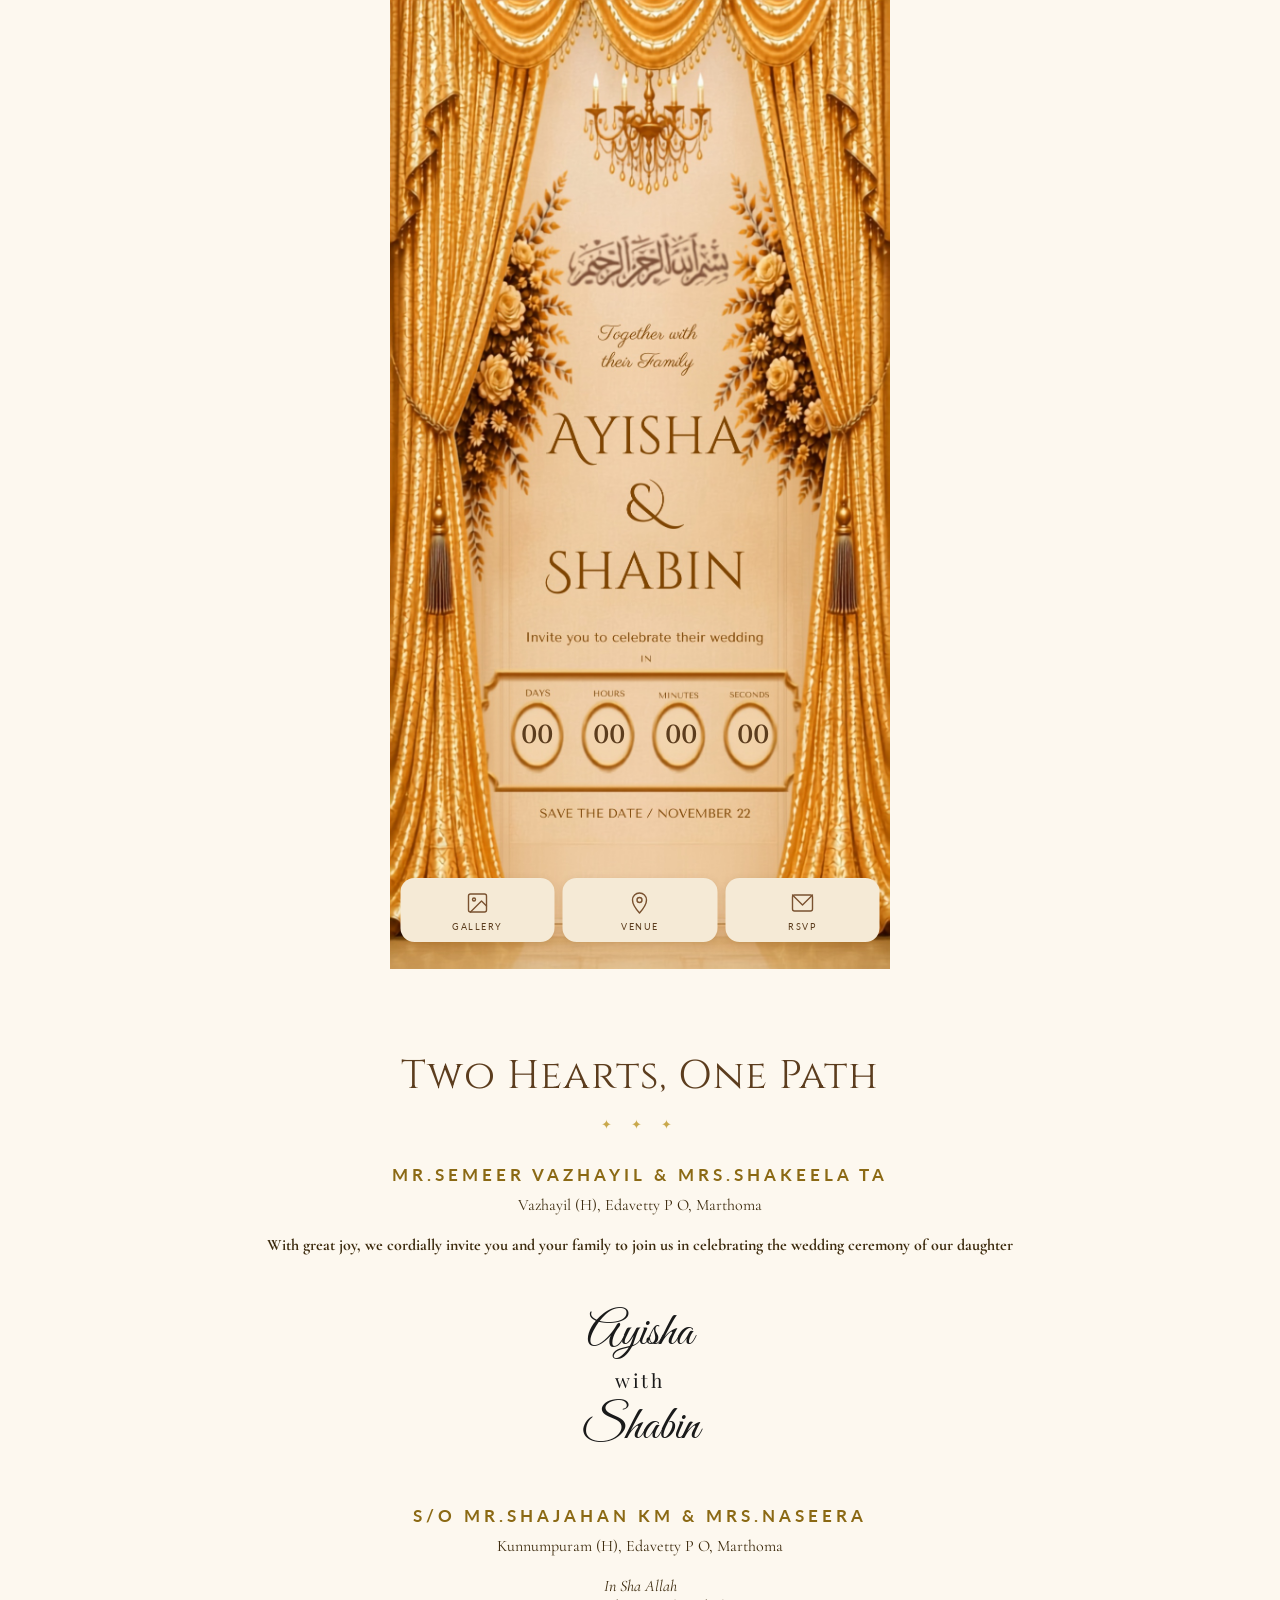
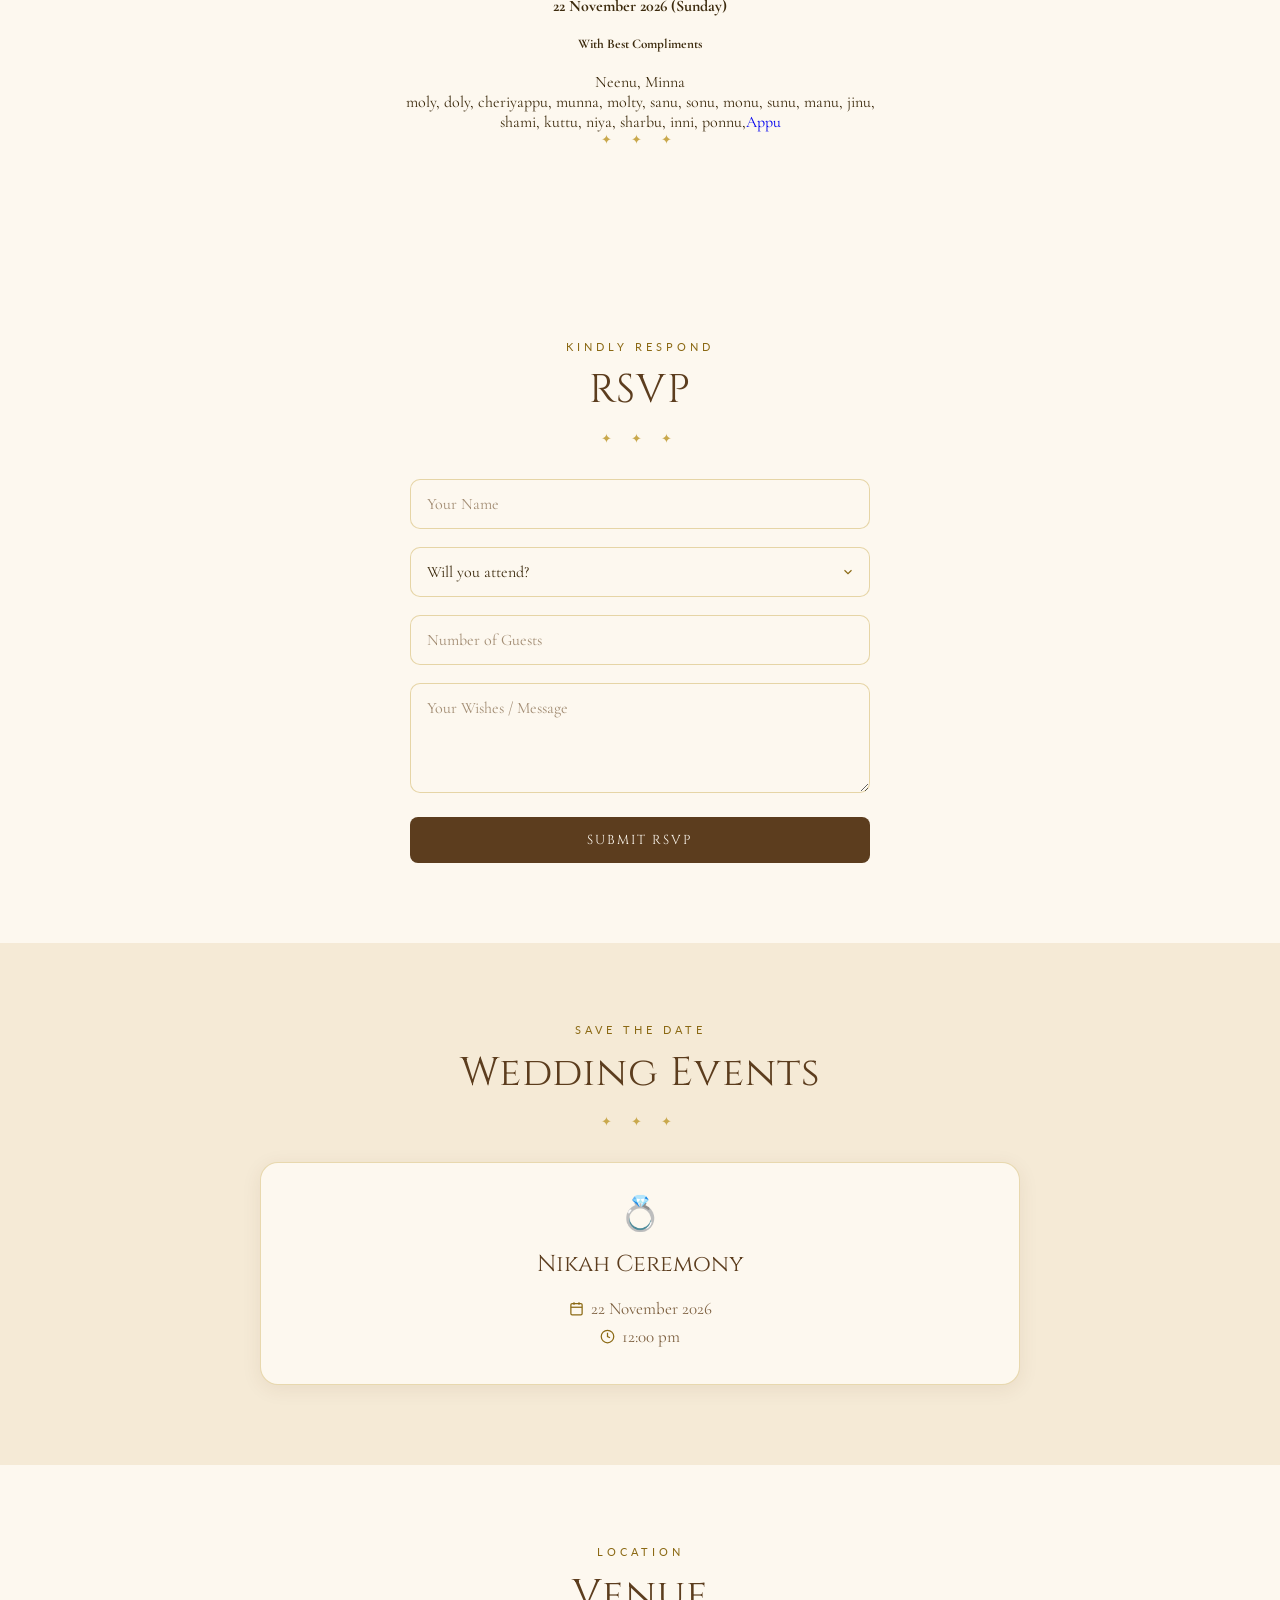
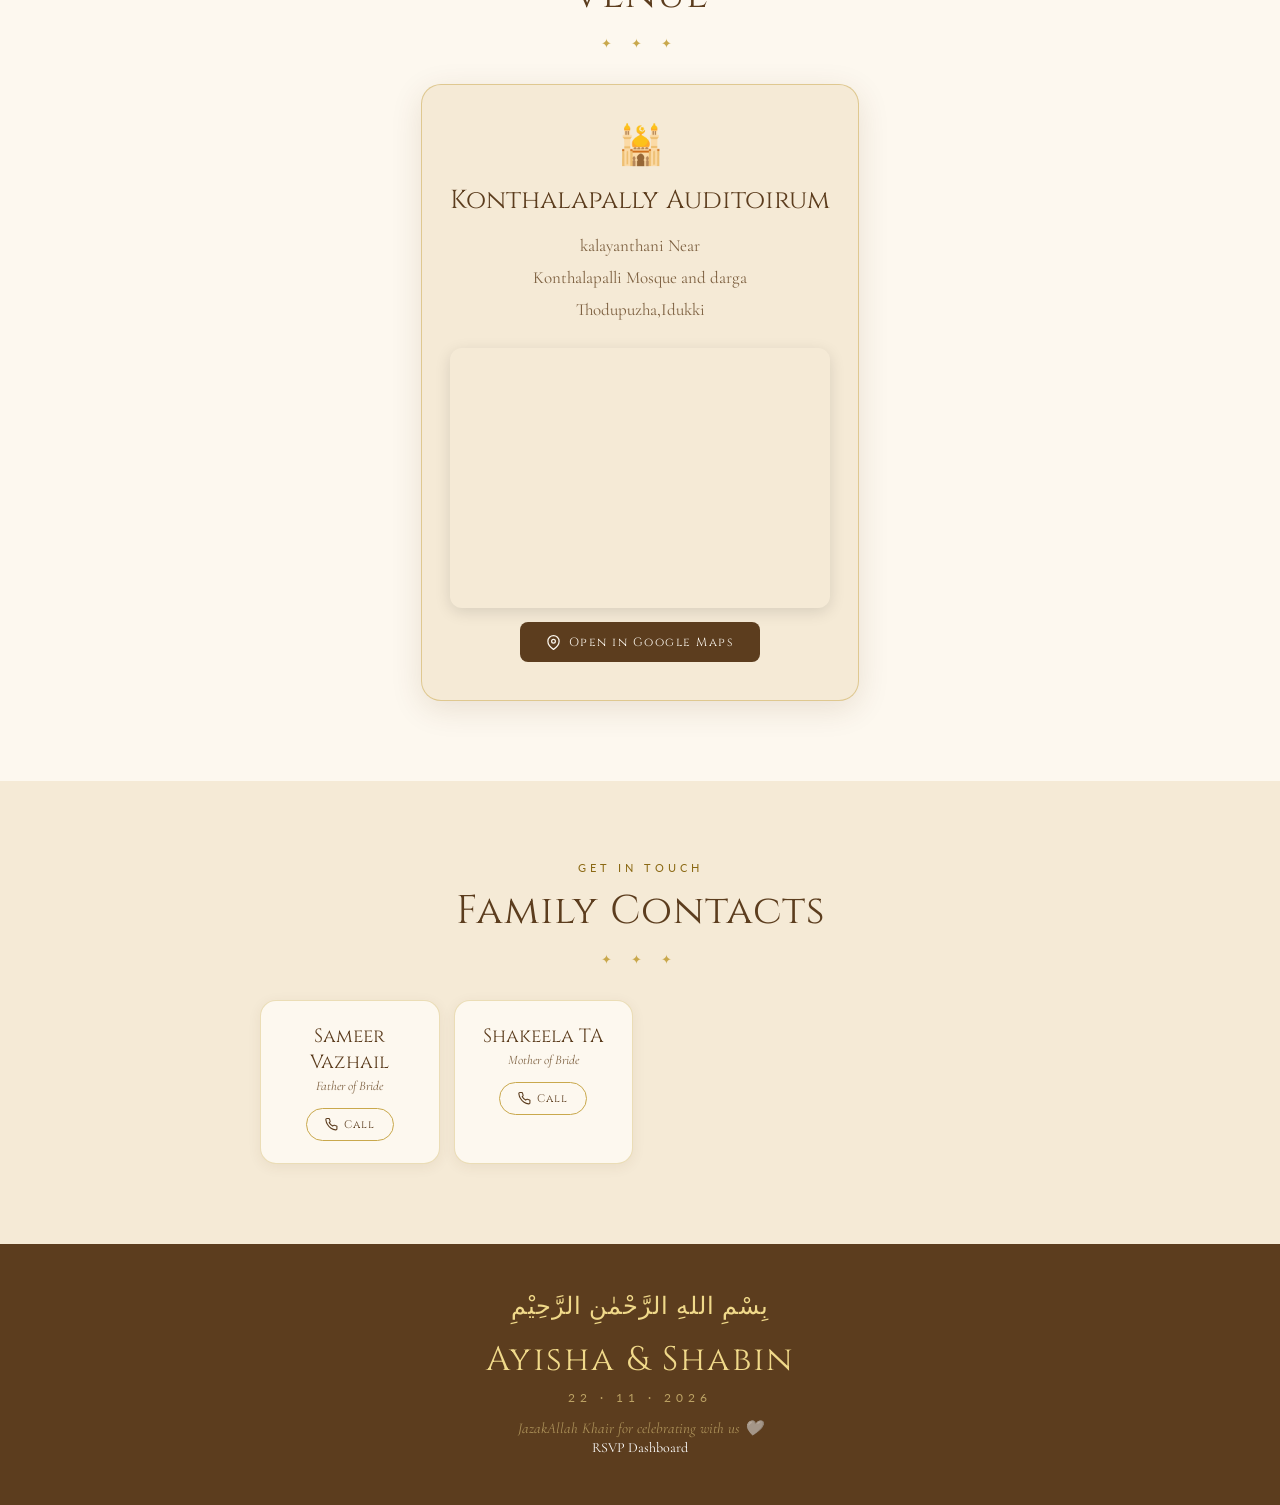
==== commit 73f95ba4: "Add files via upload" ====
--- a/index.html
+++ b/index.html
@@ -6,6 +6,10 @@
 <title>Ayisha & Shabin — Wedding Invitation</title>
 <link href="https://fonts.googleapis.com/css2?family=Cormorant+Garamond:ital,wght@0,300;0,400;0,600;1,300;1,400&family=Cinzel:wght@400;600&family=Lato:wght@300;400&family=Great+Vibes&family=Playfair+Display&display=swap" rel="stylesheet">
 <link rel="stylesheet" href="style.css">
+<style>
+.map-embed{margin:18px 0 14px;overflow:hidden;border-radius:12px;box-shadow:0 4px 16px rgba(0,0,0,.12);}
+.map-embed iframe{display:block;}
+</style>
 </head>
 <body>
 
@@ -173,12 +177,23 @@
         <div class="venue-icon">🕌</div>
         <h3 class="venue-name">Konthalapally Auditoirum</h3>
         <p class="venue-address">kalayanthani Near<br>Konthalapalli Mosque and darga<br>Thodupuzha,Idukki</p>
+        <div class="map-embed">
+          <iframe
+            src="https://www.google.com/maps?q=Konthalapalli+Mosque+and+darga,+kalayanthani,+Thodupuzha,+Idukki,+Kerala&output=embed"
+            width="100%"
+            height="260"
+            style="border:0;border-radius:12px;"
+            allowfullscreen=""
+            loading="lazy"
+            referrerpolicy="no-referrer-when-downgrade">
+          </iframe>
+        </div>
         <a href="https://maps.app.goo.gl/k5tnFtj8jiW1MxmHA?g_st=ic" target="_blank" rel="noopener" class="map-btn">
           <svg width="15" height="15" viewBox="0 0 24 24" fill="none" stroke="currentColor" stroke-width="2">
             <path d="M21 10c0 7-9 13-9 13s-9-6-9-13a9 9 0 0 1 18 0z"/>
             <circle cx="12" cy="10" r="3"/>
           </svg>
-          View on Map
+          Open in Google Maps
         </a>
       </div>
     </div>
